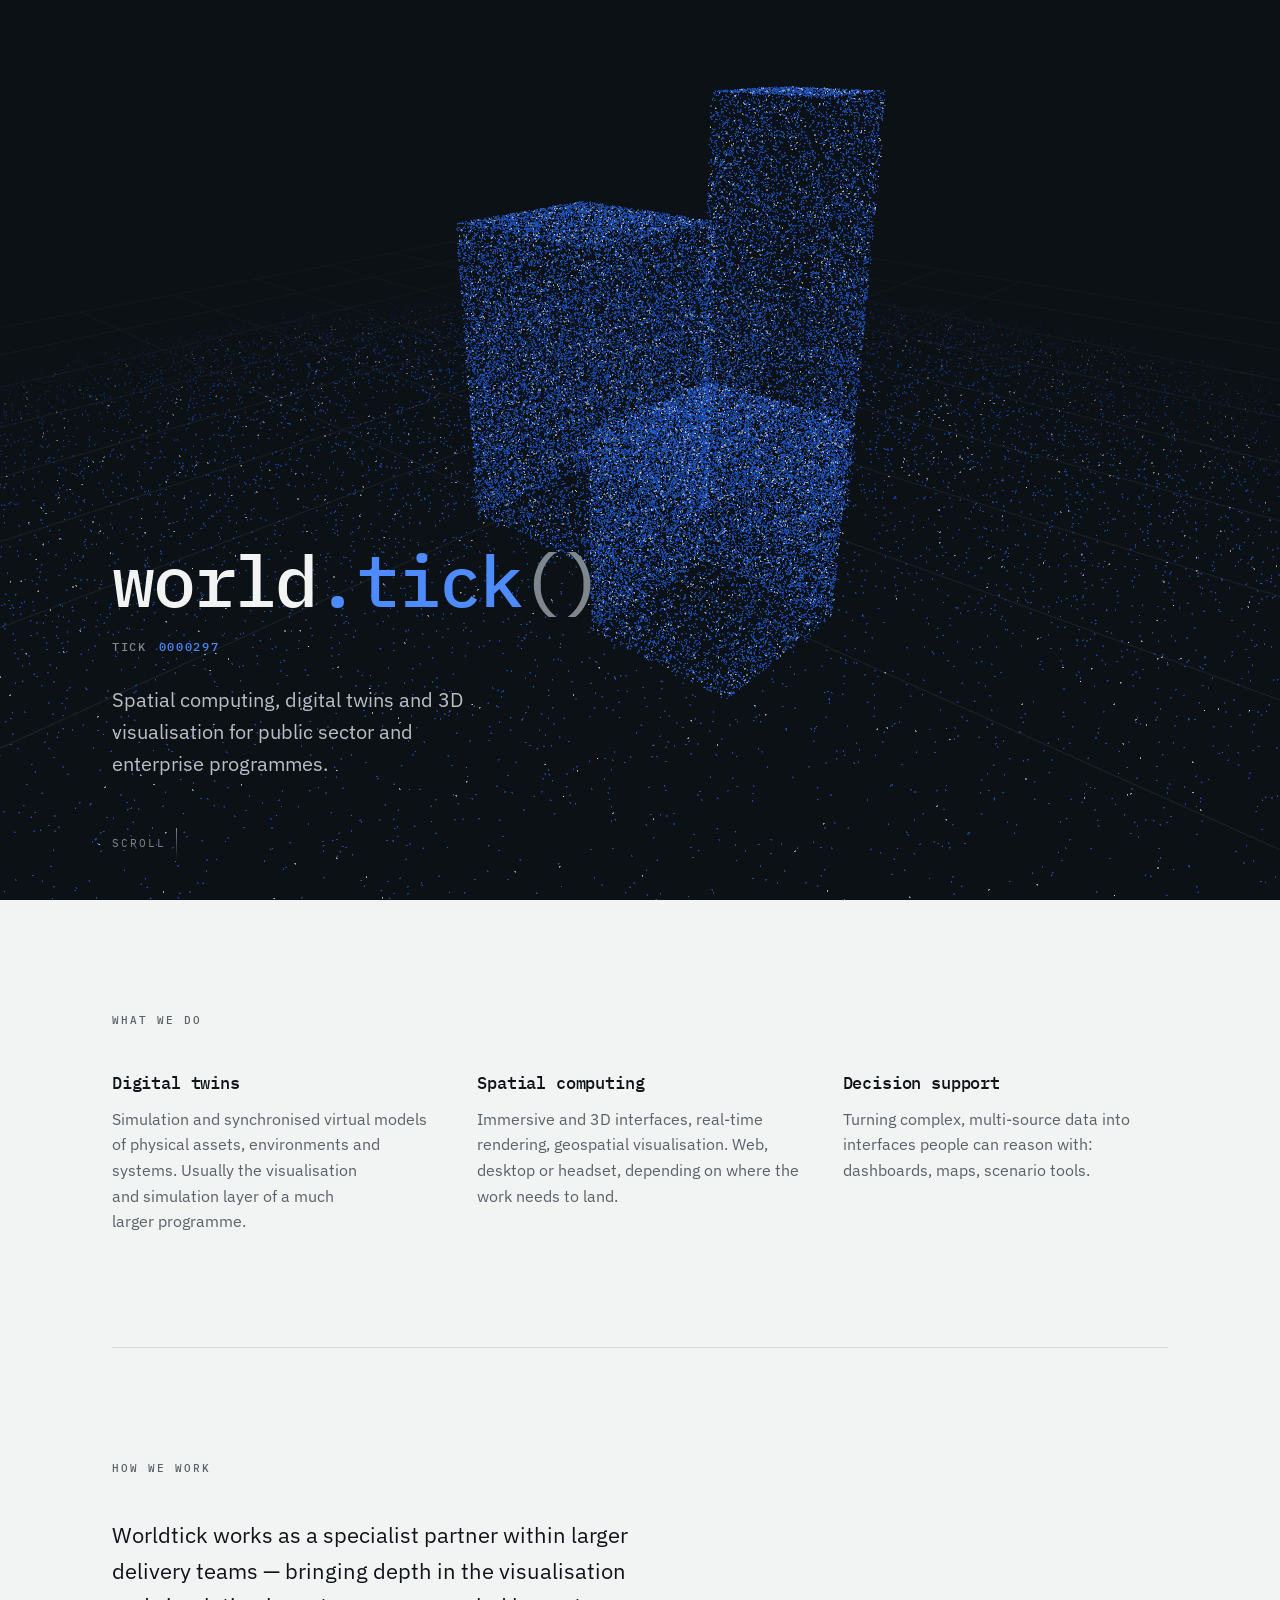
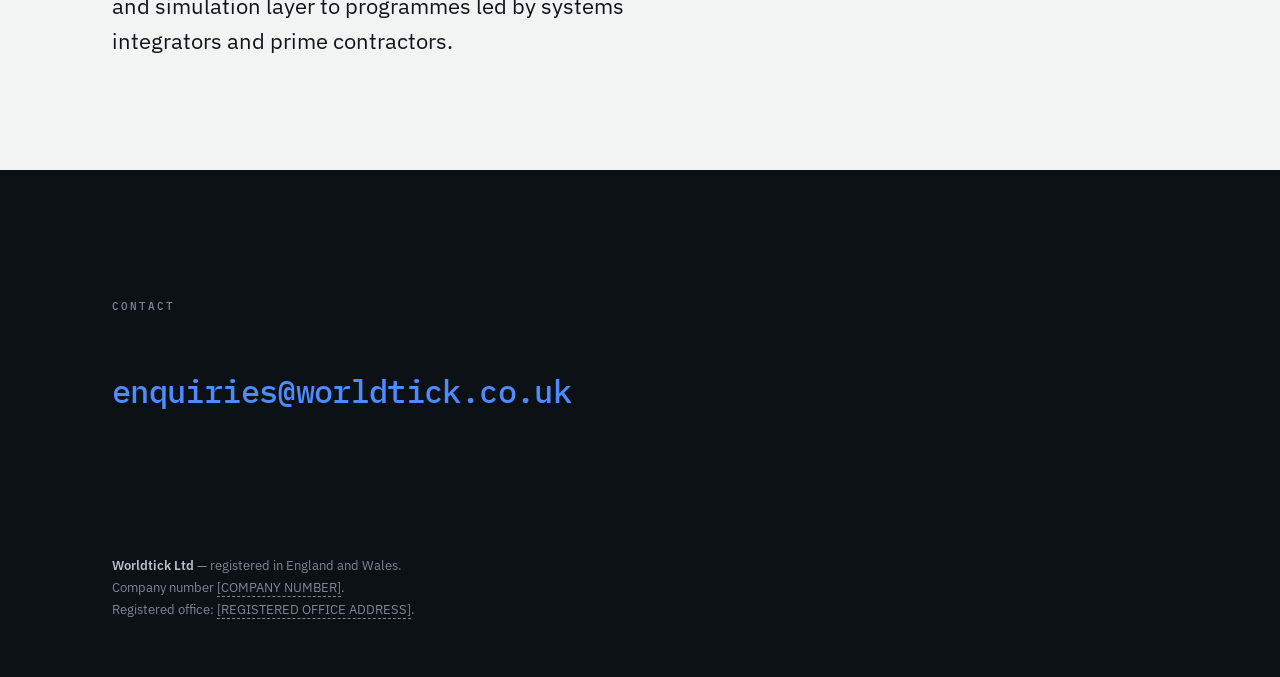
==== index.html @ 38f68552 "Build the worldtick.co.uk site Single-page static site: no build step, no npm, plain HTML/CSS/ES mod" ====
<!doctype html>
<html lang="en-GB">
<head>
<meta charset="utf-8">
<meta name="viewport" content="width=device-width, initial-scale=1, viewport-fit=cover">
<title>Worldtick — spatial computing, digital twins and 3D visualisation</title>
<meta name="description" content="Worldtick Ltd is a specialist consultancy in spatial computing, digital twins and 3D visualisation for public sector and enterprise programmes.">
<link rel="canonical" href="https://worldtick.co.uk/">
<meta name="theme-color" content="#0C1116">

<meta property="og:type" content="website">
<meta property="og:url" content="https://worldtick.co.uk/">
<meta property="og:site_name" content="Worldtick">
<meta property="og:title" content="Worldtick — spatial computing, digital twins and 3D visualisation">
<meta property="og:description" content="A specialist consultancy in the visualisation and simulation layer of digital twin programmes.">
<meta property="og:image" content="https://worldtick.co.uk/img/og.jpg">
<meta property="og:image:width" content="1200">
<meta property="og:image:height" content="630">
<meta name="twitter:card" content="summary_large_image">

<link rel="icon" href="favicon.svg" type="image/svg+xml">
<link rel="apple-touch-icon" href="apple-touch-icon.png">

<link rel="preload" href="fonts/ibm-plex-mono-500.woff2" as="font" type="font/woff2" crossorigin>
<link rel="preload" href="fonts/ibm-plex-sans-400.woff2" as="font" type="font/woff2" crossorigin>
<link rel="stylesheet" href="css/style.css">

<!-- Synchronous, so scroll-reveal elements are never hidden on a no-JS page. -->
<script>document.documentElement.classList.add('js');</script>

<script type="importmap">
{"imports":{"three/webgpu":"./vendor/three.webgpu.min.js","three/tsl":"./vendor/three.tsl.min.js"}}
</script>
<script type="module" src="js/main.js"></script>

<script type="application/ld+json">
{"@context":"https://schema.org","@type":"Organization","name":"Worldtick Ltd","url":"https://worldtick.co.uk/","email":"enquiries@worldtick.co.uk","description":"Specialist consultancy in spatial computing, digital twins and 3D visualisation.","address":{"@type":"PostalAddress","addressCountry":"GB"}}
</script>
</head>
<body>

<!-- The persistent 3D stage. Poster shows until the renderer is ready,
     and stays permanently if JS or WebGL are unavailable. -->
<div class="stage" aria-hidden="true">
  <img class="stage__poster" src="img/hero-poster.jpg" alt="" width="900" height="900" fetchpriority="high">
  <canvas class="stage__canvas" id="stage-canvas"></canvas>
  <div class="stage__scrim"></div>
</div>

<a class="skip" href="#main">Skip to content</a>

<div class="page">

  <header class="hero viewport" id="top">
    <div class="wrap hero__inner">

      <h1 class="wordmark" aria-label="Worldtick">
        <span class="wordmark__a">world</span><span class="wordmark__b">.tick</span><span class="wordmark__c">()</span>
      </h1>

      <p class="readout" aria-hidden="true">
        <span class="readout__label">tick</span>
        <!-- Plausible resting value, not zero: with JS off this is what the
             visitor sees, and a counter reading 0000000 looks broken. -->
        <span class="readout__value" id="tick-value">0108540</span>
      </p>

      <p class="hero__line">
        Spatial computing, digital twins and 3D visualisation for public sector
        and enterprise programmes.
      </p>

      <p class="scrollcue" aria-hidden="true"><span>scroll</span></p>
    </div>
  </header>

  <main id="main">

    <section class="doc" aria-labelledby="work-h">
      <div class="wrap">
        <h2 class="label" id="work-h">What we do</h2>

        <div class="caps">
          <article class="cap reveal">
            <h3 class="cap__title">Digital twins</h3>
            <p>
              Simulation and synchronised virtual models of physical assets,
              environments and systems. Usually the visualisation and simulation
              layer of a much larger programme.
            </p>
          </article>

          <article class="cap reveal">
            <h3 class="cap__title">Spatial computing</h3>
            <p>
              Immersive and 3D interfaces, real-time rendering, geospatial
              visualisation. Web, desktop or headset, depending on where the work
              needs to land.
            </p>
          </article>

          <article class="cap reveal">
            <h3 class="cap__title">Decision support</h3>
            <p>
              Turning complex, multi-source data into interfaces people can reason
              with: dashboards, maps, scenario tools.
            </p>
          </article>
        </div>
      </div>
    </section>

    <section class="doc doc--tail" aria-labelledby="how-h">
      <div class="wrap">
        <h2 class="label" id="how-h">How we work</h2>
        <p class="lede reveal">
          Worldtick works as a specialist partner within larger delivery teams —
          bringing depth in the visualisation and simulation layer to programmes
          led by systems integrators and prime contractors.
        </p>
      </div>
    </section>

    <section class="viewport contact" aria-labelledby="contact-h">
      <div class="wrap">
        <h2 class="label label--dark" id="contact-h">Contact</h2>
        <a class="mailto" href="mailto:enquiries@worldtick.co.uk">enquiries@worldtick.co.uk</a>
      </div>
    </section>

  </main>

  <footer class="viewport foot">
    <div class="wrap">
      <p>
        <strong>Worldtick Ltd</strong> — registered in England and Wales.<br>
        <!-- TODO before launch: replace both placeholders with the real values. -->
        Company number <span class="todo">[COMPANY NUMBER]</span>.<br>
        Registered office: <span class="todo">[REGISTERED OFFICE ADDRESS]</span>.
      </p>
    </div>
  </footer>

</div>
</body>
</html>
---- css/style.css ----
/* Worldtick Ltd — worldtick.co.uk
   Mobile-first, designed at 390px. No build step: edit this file directly. */

/* ---------- Fonts ---------- */

@font-face {
  font-family: 'IBM Plex Mono';
  src: url('../fonts/ibm-plex-mono-400.woff2') format('woff2');
  font-weight: 400; font-style: normal; font-display: swap;
}
@font-face {
  font-family: 'IBM Plex Mono';
  src: url('../fonts/ibm-plex-mono-500.woff2') format('woff2');
  font-weight: 500; font-style: normal; font-display: swap;
}
@font-face {
  font-family: 'IBM Plex Sans';
  src: url('../fonts/ibm-plex-sans-400.woff2') format('woff2');
  font-weight: 400; font-style: normal; font-display: swap;
}
@font-face {
  font-family: 'IBM Plex Sans';
  src: url('../fonts/ibm-plex-sans-600.woff2') format('woff2');
  font-weight: 600; font-style: normal; font-display: swap;
}

/* ---------- Tokens ----------
   Two deviations from the spec's table, both for contrast. See README. */

:root {
  --viewport:      #0C1116;
  --viewport-grid: #1A2129;
  --paper:         #F2F4F3;
  --ink:           #101418;
  --slate:         #5A6167;  /* spec had #697077 (4.58:1 on paper); this is 5.65:1 */
  --rule:          #D6DAD8;
  --signal:        #0B5FFF;
  --signal-dim:    #3D6E9E;

  /* Added: the spec's palette assumes a light document, but the hero and
     contact sections put the same roles on --viewport. */
  --paper-dim:     #B8C0C6;  /* body text on viewport — 10.3:1 */
  --slate-dark:    #7E878E;  /* secondary text on viewport — 5.19:1 */
  --signal-bright: #4D8BFF;  /* accent on viewport — 5.83:1 */

  --mono: 'IBM Plex Mono', ui-monospace, 'Cascadia Mono', Consolas, monospace;
  --sans: 'IBM Plex Sans', system-ui, -apple-system, 'Segoe UI', sans-serif;

  --gutter: 1.25rem;
  --measure: 34rem;
}

/* ---------- Reset / base ---------- */

*, *::before, *::after { box-sizing: border-box; }

html {
  overflow-x: clip;
  -webkit-text-size-adjust: 100%;
}

body {
  margin: 0;
  background: var(--viewport);
  color: var(--paper);
  font-family: var(--sans);
  font-size: 1.0625rem;   /* 17px */
  line-height: 1.6;
  font-synthesis-weight: none;
  -webkit-font-smoothing: antialiased;
}

h1, h2, h3, p { margin: 0; }
img { max-width: 100%; display: block; }

:focus-visible {
  outline: 2px solid var(--signal-bright);
  outline-offset: 3px;
  border-radius: 2px;
}
.doc :focus-visible { outline-color: var(--signal); }

.skip {
  position: absolute;
  left: -9999px;
  top: 0;
  z-index: 10;
  background: var(--paper);
  color: var(--ink);
  font-family: var(--mono);
  font-size: 0.875rem;
  padding: 0.75rem 1rem;
  text-decoration: none;
}
.skip:focus { left: 0; }

.wrap {
  width: min(100% - (var(--gutter) * 2), 66rem);
  margin-inline: auto;
}

/* ---------- The persistent 3D stage ----------
   Fixed behind everything. Opaque .doc sections scroll over it, so the
   scene is visible in the hero and again behind contact and the footer. */

.stage {
  position: fixed;
  inset: 0;
  z-index: 0;
  background: var(--viewport);
  pointer-events: none;
}
.stage__poster,
.stage__canvas {
  position: absolute;
  inset: 0;
  width: 100%;
  height: 100%;
}
.stage__poster { object-fit: cover; }

.stage__canvas {
  opacity: 0;
  transition: opacity 600ms ease;
}
/* Set by js/stage.js once the first frame has actually rendered, so the
   poster is never swapped out for an empty canvas. */
.stage.is-live .stage__canvas { opacity: 1; }
.stage.is-live .stage__poster { opacity: 0; transition: opacity 600ms ease; }

/* Dimmed by scroll position — the hero recedes rather than scrolling away. */
.stage__scrim {
  position: absolute;
  inset: 0;
  background: var(--viewport);
  opacity: 0;
}

.page { position: relative; z-index: 1; }

/* Transparent sections let the stage through. */
.viewport { background: transparent; color: var(--paper); }

/* ---------- Hero ---------- */

.hero__inner {
  min-height: 100dvh;
  display: flex;
  flex-direction: column;
  justify-content: flex-end;
  padding-block: 5rem 1.5rem;
}

.wordmark {
  font-family: var(--mono);
  font-weight: 500;
  font-size: clamp(2.125rem, 11.5vw, 4.5rem);
  line-height: 1.05;
  letter-spacing: -0.03em;
  overflow-wrap: anywhere;
}
.wordmark__a { color: var(--paper); }
.wordmark__b { color: var(--signal-bright); }
.wordmark__c { color: var(--slate-dark); }

.readout {
  font-family: var(--mono);
  font-weight: 500;
  font-size: 0.75rem;
  letter-spacing: 0.14em;
  text-transform: uppercase;
  font-variant-numeric: tabular-nums;
  color: var(--slate-dark);
  margin-top: 1.125rem;
  display: flex;
  gap: 0.75rem;
  align-items: baseline;
}
.readout__label::after { content: ''; }
.readout__value { color: var(--signal-bright); }

.hero__line {
  margin-top: 1.75rem;
  max-width: 26ch;
  color: var(--paper-dim);
  text-wrap: pretty;
}

.scrollcue {
  margin-top: 3rem;
  font-family: var(--mono);
  font-size: 0.6875rem;
  letter-spacing: 0.18em;
  text-transform: uppercase;
  color: var(--slate-dark);
  display: flex;
  align-items: center;
  gap: 0.625rem;
}
.scrollcue::after {
  content: '';
  width: 1px;
  height: 2rem;
  background: linear-gradient(var(--slate-dark), transparent);
}

/* ---------- Document sections ---------- */

.doc {
  background: var(--paper);
  color: var(--ink);
  padding-block: 4.5rem;
}
.doc--tail { padding-top: 0; }
.doc--tail .wrap { border-top: 1px solid var(--rule); padding-top: 4.5rem; }

.label {
  font-family: var(--mono);
  font-weight: 500;
  font-size: 0.6875rem;
  letter-spacing: 0.18em;
  text-transform: uppercase;
  color: var(--slate);
  margin-bottom: 2.5rem;
}
.label--dark { color: var(--slate-dark); }

.caps { display: grid; gap: 2.75rem; }

.cap__title {
  font-family: var(--mono);
  font-weight: 500;
  font-size: 1.0625rem;
  letter-spacing: -0.01em;
  color: var(--ink);
  margin-bottom: 0.625rem;
}
.cap p { color: var(--slate); max-width: var(--measure); text-wrap: pretty; }

.lede {
  font-size: 1.1875rem;
  max-width: var(--measure);
  color: var(--ink);
  text-wrap: pretty;
}

/* ---------- Contact ---------- */

.contact { padding-block: 5rem; }

.mailto {
  display: inline-block;
  font-family: var(--mono);
  font-weight: 500;
  font-size: clamp(1.0625rem, 5vw, 2rem);
  letter-spacing: -0.02em;
  color: var(--signal-bright);
  text-decoration: none;
  overflow-wrap: anywhere;
  /* Keeps the tap target well over 44px at every size. */
  padding-block: 0.625rem;
  background-image: linear-gradient(var(--signal-bright), var(--signal-bright));
  background-repeat: no-repeat;
  background-position: 0 100%;
  background-size: 0 1px;
  transition: background-size 260ms ease;
}
.mailto:hover, .mailto:focus-visible { background-size: 100% 1px; }
/* Touch has no hover, so give it a permanent solid state instead. */
@media (hover: none) {
  .mailto { background-size: 100% 1px; }
}

/* ---------- Footer ---------- */

.foot {
  padding-block: 0 3.5rem;
  font-size: 0.8125rem;
  line-height: 1.7;
  color: var(--slate-dark);
}
.foot strong { font-weight: 600; color: var(--paper-dim); }
.todo { border-bottom: 1px dashed currentColor; }

/* ---------- Scroll reveals ----------
   Only hidden when JS is running, so the no-JS page is complete. */

.js .reveal {
  opacity: 0;
  transform: translateY(12px);
  transition: opacity 300ms ease, transform 300ms ease;
}
.js .reveal.is-in { opacity: 1; transform: none; }
.js .caps .reveal:nth-child(2) { transition-delay: 60ms; }
.js .caps .reveal:nth-child(3) { transition-delay: 120ms; }

/* ---------- Wider viewports ---------- */

@media (min-width: 48rem) {
  :root { --gutter: 2.5rem; }
  body { font-size: 1.125rem; }
  .caps { grid-template-columns: repeat(3, 1fr); gap: 2.5rem; }
  .cap p { font-size: 1rem; }
  .doc { padding-block: 7rem; }
  .doc--tail { padding-top: 0; }
  .doc--tail .wrap { padding-top: 7rem; }
  .contact { padding-block: 8rem; }
  .hero__inner { padding-block: 6rem 2.5rem; }
  .lede { font-size: 1.375rem; }
}

@media (min-width: 64rem) {
  .hero__line { font-size: 1.25rem; max-width: 32ch; }
}

/* ---------- Reduced motion ----------
   Everything becomes an instant state change. The stage renders one
   resolved static frame; js/tick.js never starts the counter. */

@media (prefers-reduced-motion: reduce) {
  *, *::before, *::after {
    animation-duration: 0.01ms !important;
    animation-iteration-count: 1 !important;
    transition-duration: 0.01ms !important;
    scroll-behavior: auto !important;
  }
  .js .reveal { opacity: 1; transform: none; }
}
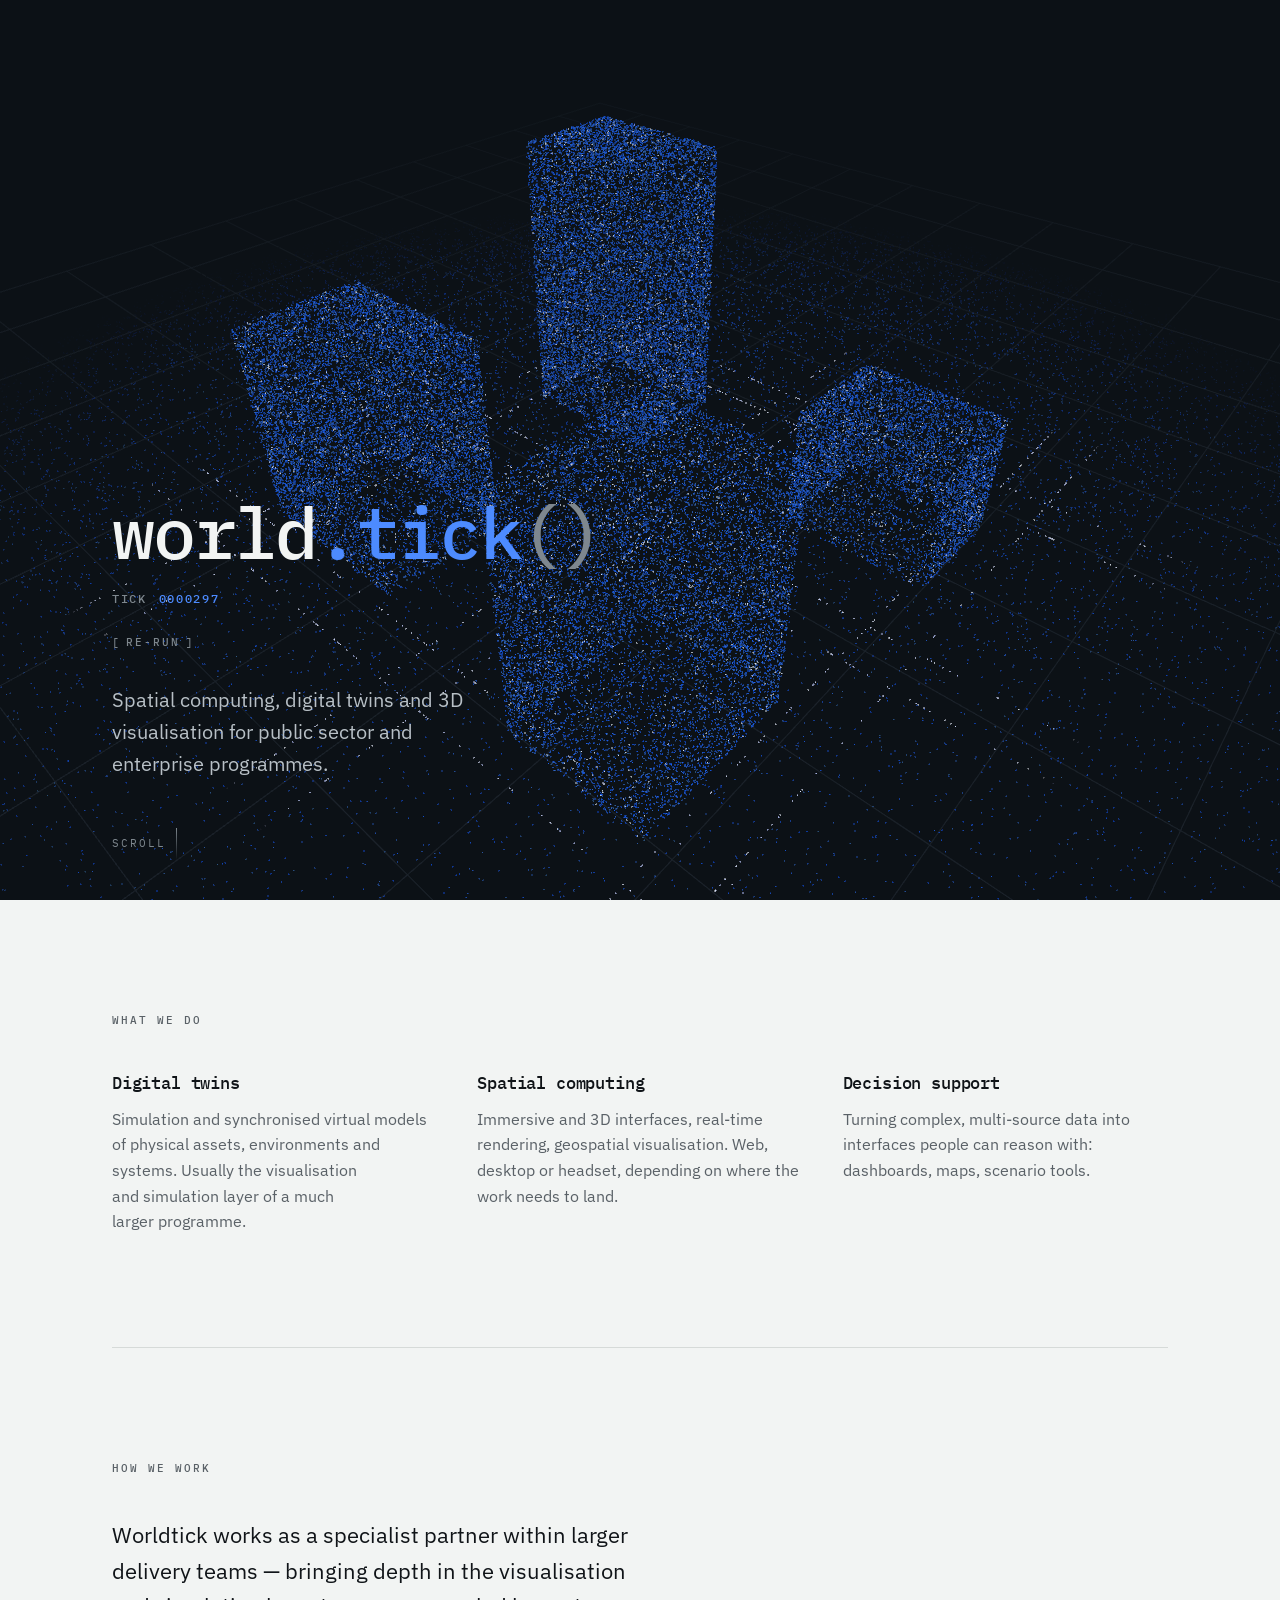
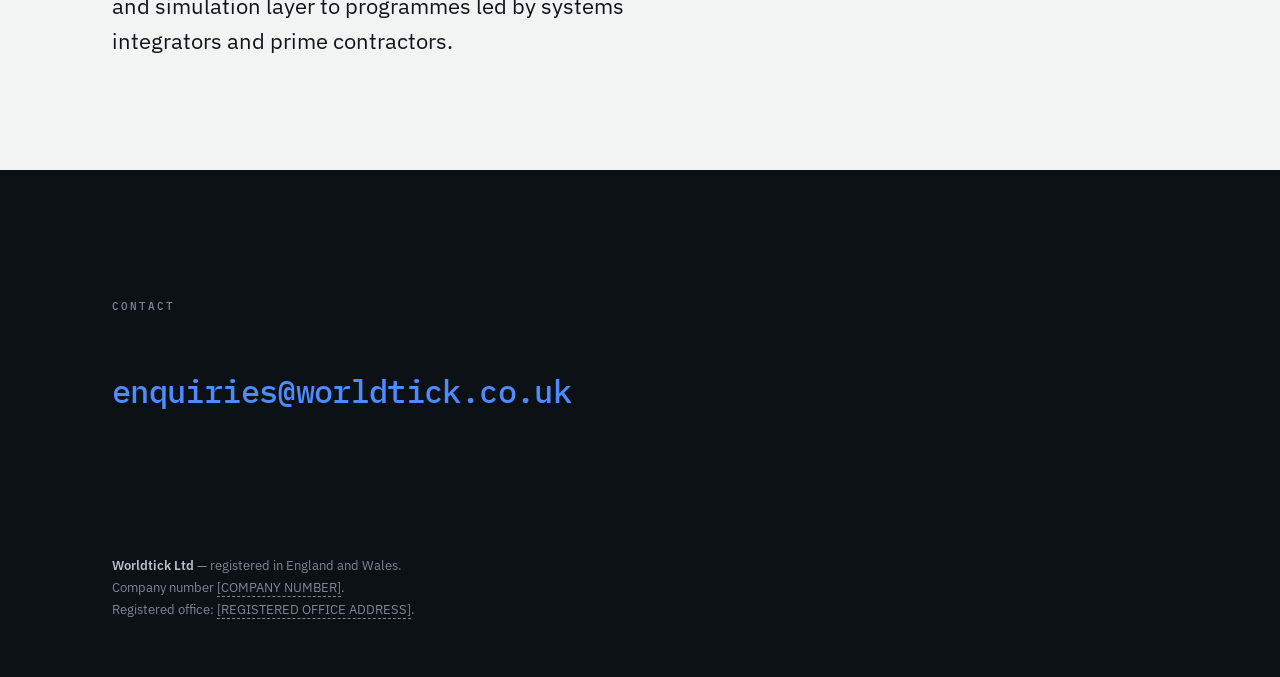
==== commit 6b6d7d87: "Add traffic flow and a re-runnable simulation to the hero The blocks read as office towers, so give " ====
--- a/index.html
+++ b/index.html
@@ -64,6 +64,10 @@
              visitor sees, and a counter reading 0000000 looks broken. -->
         <span class="readout__value" id="tick-value">0108540</span>
       </p>
+
+      <!-- Unhidden by js/main.js only once the scene is actually rendering,
+           so it never appears as a control that does nothing. -->
+      <button class="rerun" type="button" id="rerun" hidden>re-run</button>
 
       <p class="hero__line">
         Spatial computing, digital twins and 3D visualisation for public sector
--- a/css/style.css
+++ b/css/style.css
@@ -179,8 +179,32 @@
 .readout__label::after { content: ''; }
 .readout__value { color: var(--signal-bright); }
 
+/* Reads as an instrument control rather than a web button. Sized for a
+   comfortable thumb: the visible bracket is small, the tap target is not. */
+.rerun {
+  align-self: flex-start;
+  margin-top: 0.75rem;
+  margin-left: -0.75rem;      /* optical alignment with the text above */
+  padding: 0.6875rem 0.75rem;
+  min-height: 44px;
+  background: none;
+  border: 0;
+  font-family: var(--mono);
+  font-weight: 500;
+  font-size: 0.6875rem;
+  letter-spacing: 0.18em;
+  text-transform: uppercase;
+  color: var(--slate-dark);
+  cursor: pointer;
+  transition: color 200ms ease;
+}
+.rerun::before { content: '['; margin-right: 0.5em; }
+.rerun::after  { content: ']'; margin-left: 0.5em; }
+.rerun:hover, .rerun:focus-visible { color: var(--signal-bright); }
+.rerun[hidden] { display: none; }
+
 .hero__line {
-  margin-top: 1.75rem;
+  margin-top: 1.25rem;
   max-width: 26ch;
   color: var(--paper-dim);
   text-wrap: pretty;
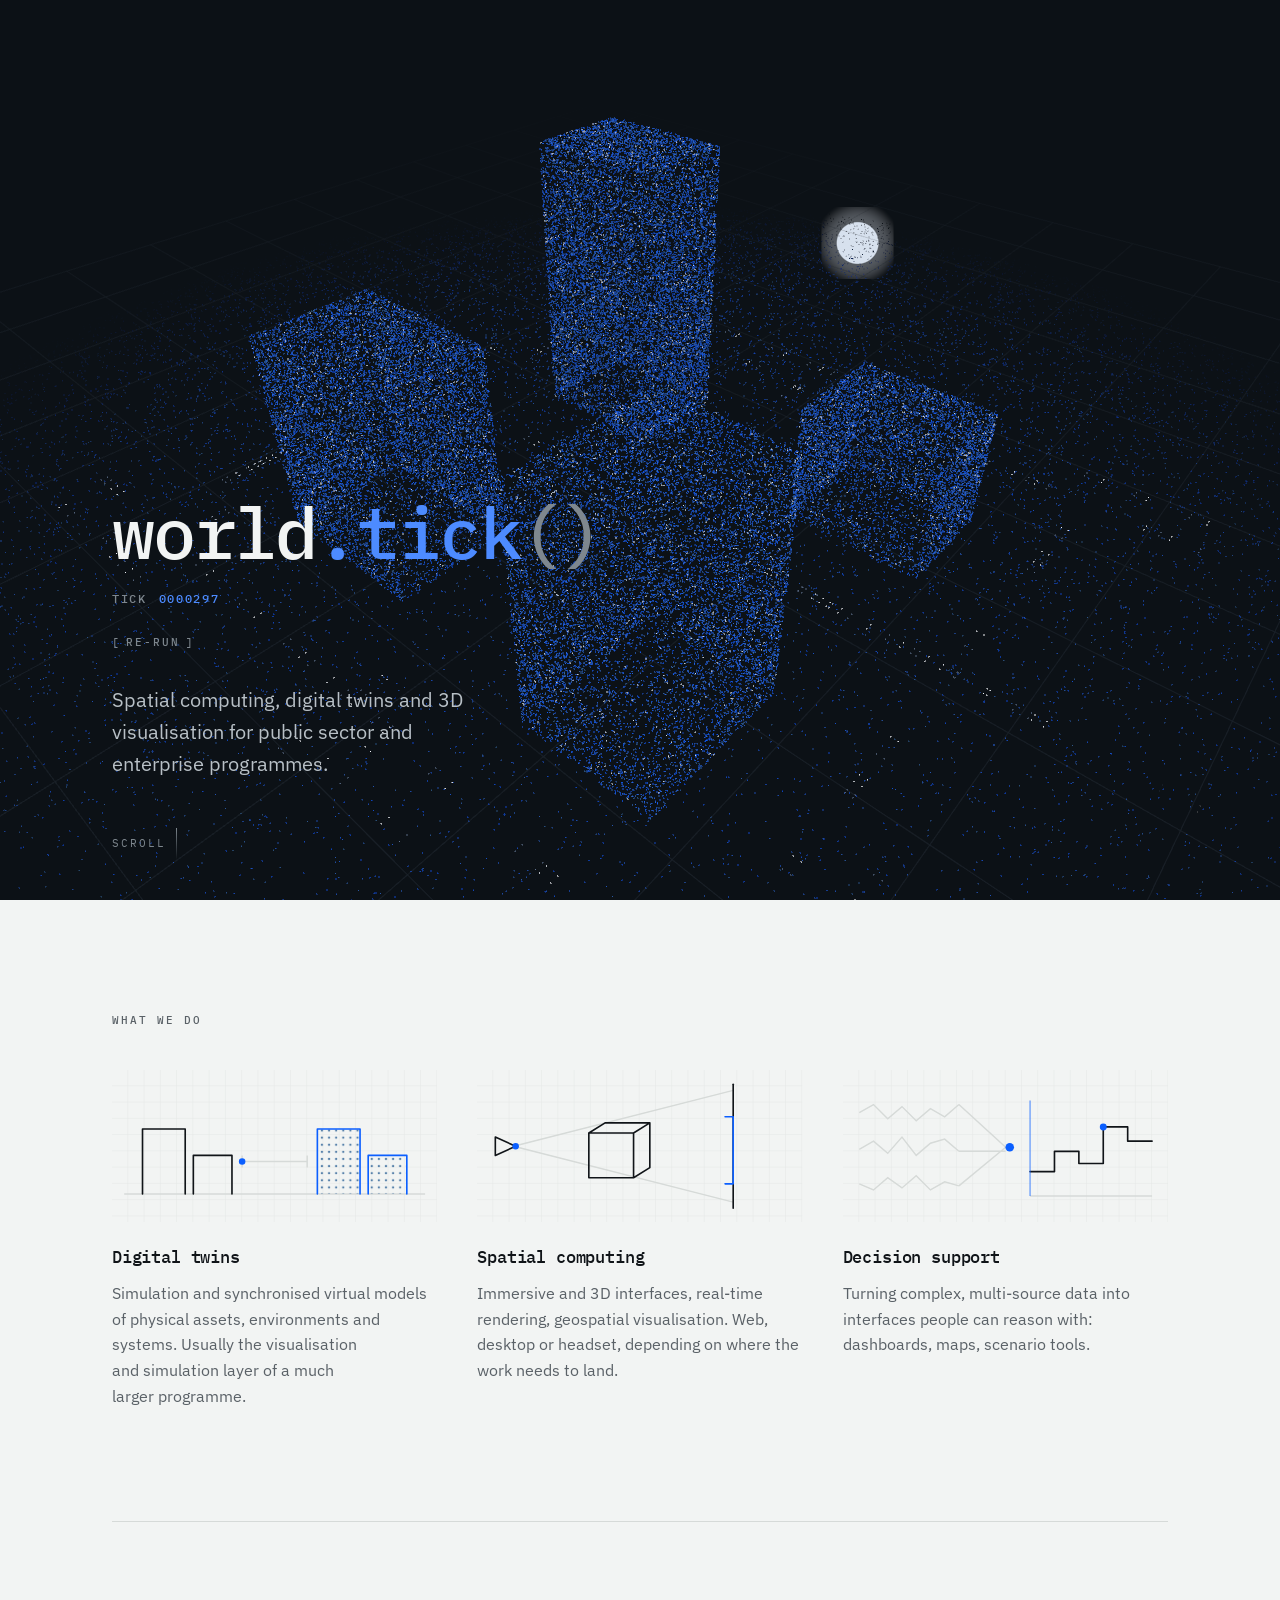
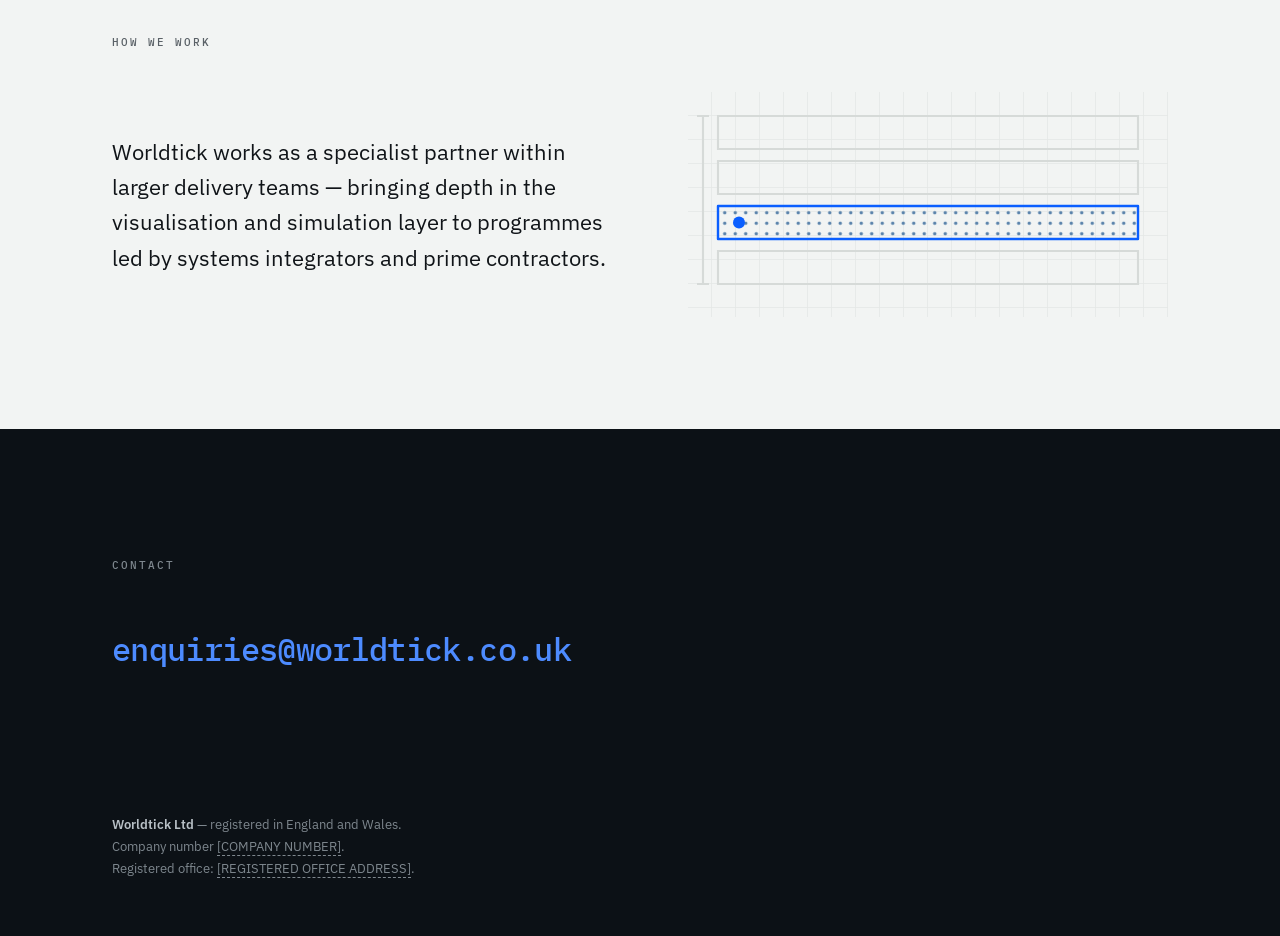
==== commit 8a0a2568: "Give the document section technical figures instead of plain text The light half of the page was thr" ====
--- a/index.html
+++ b/index.html
@@ -39,6 +39,19 @@
 </head>
 <body>
 
+<!-- Shared fill patterns for the capability figures. Defined once; the graph
+     paper echoes the grid in the hero, tying the two registers together. -->
+<svg class="defs" width="0" height="0" aria-hidden="true" focusable="false">
+  <defs>
+    <pattern id="graph" width="16" height="16" patternUnits="userSpaceOnUse">
+      <path class="pat-line" d="M16 0V16M0 16H16"/>
+    </pattern>
+    <pattern id="dots" width="7" height="7" patternUnits="userSpaceOnUse">
+      <circle class="pat-dot" cx="3.5" cy="3.5" r="1.15"/>
+    </pattern>
+  </defs>
+</svg>
+
 <!-- The persistent 3D stage. Poster shows until the renderer is ready,
      and stays permanently if JS or WebGL are unavailable. -->
 <div class="stage" aria-hidden="true">
@@ -86,6 +99,22 @@
 
         <div class="caps">
           <article class="cap reveal">
+            <!-- An asset and its synchronised model, kept in step. -->
+            <svg class="fig" viewBox="0 0 320 150" aria-hidden="true" focusable="false">
+              <rect class="fig__grid" width="320" height="150" fill="url(#graph)"/>
+              <path class="fig__rule draw" pathLength="1" d="M12 122H308"/>
+
+              <path class="fig__ink draw" pathLength="1" style="--d:80ms" d="M30 122V58H72V122"/>
+              <path class="fig__ink draw" pathLength="1" style="--d:160ms" d="M80 122V84H118V122"/>
+
+              <rect class="fig__fill" x="202" y="58" width="42" height="64" fill="url(#dots)"/>
+              <rect class="fig__fill" x="252" y="84" width="38" height="38" fill="url(#dots)"/>
+              <path class="fig__signal draw" pathLength="1" style="--d:320ms" d="M202 122V58H244V122"/>
+              <path class="fig__signal draw" pathLength="1" style="--d:400ms" d="M252 122V84H290V122"/>
+
+              <path class="fig__rule draw" pathLength="1" style="--d:520ms" d="M128 90H192M128 84V96M192 84V96"/>
+              <g class="fig__pulse fig__pulse--sync"><circle class="fig__dot" cx="128" cy="90" r="3.2"/></g>
+            </svg>
             <h3 class="cap__title">Digital twins</h3>
             <p>
               Simulation and synchronised virtual models of physical assets,
@@ -95,6 +124,20 @@
           </article>
 
           <article class="cap reveal">
+            <!-- A camera, a volume, and what the volume projects to. -->
+            <svg class="fig" viewBox="0 0 320 150" aria-hidden="true" focusable="false">
+              <rect class="fig__grid" width="320" height="150" fill="url(#graph)"/>
+
+              <path class="fig__rule draw" pathLength="1" d="M36 75L252 20M36 75L252 130"/>
+              <path class="fig__ink draw" pathLength="1" style="--d:80ms" d="M252 14V136"/>
+              <path class="fig__ink" d="M18 66L38 75L18 84Z"/>
+
+              <path class="fig__ink draw" pathLength="1" style="--d:240ms"
+                    d="M110 62H154V106H110ZM110 62L126 52H170L154 62M154 106L170 96V52"/>
+
+              <path class="fig__signal draw" pathLength="1" style="--d:460ms" d="M244 46H252V112H244"/>
+              <g class="fig__pulse fig__pulse--ray"><circle class="fig__dot" cx="38" cy="75" r="3.2"/></g>
+            </svg>
             <h3 class="cap__title">Spatial computing</h3>
             <p>
               Immersive and 3D interfaces, real-time rendering, geospatial
@@ -104,6 +147,28 @@
           </article>
 
           <article class="cap reveal">
+            <!-- Ragged multi-source input resolving into one readable series. -->
+            <svg class="fig" viewBox="0 0 320 150" aria-hidden="true" focusable="false">
+              <rect class="fig__grid" width="320" height="150" fill="url(#graph)"/>
+
+              <path class="fig__rule draw" pathLength="1"
+                    d="M16 42L30 34L44 48L58 36L72 50L86 38L100 46L114 34"/>
+              <path class="fig__rule draw" pathLength="1" style="--d:90ms"
+                    d="M16 78L30 70L44 82L58 66L72 84L86 72L100 68L114 80"/>
+              <path class="fig__rule draw" pathLength="1" style="--d:180ms"
+                    d="M16 112L30 118L44 106L58 116L72 104L86 118L100 110L114 114"/>
+
+              <path class="fig__rule draw" pathLength="1" style="--d:300ms"
+                    d="M114 34L160 76M114 80H160M114 114L160 76"/>
+              <circle class="fig__dot" cx="164" cy="76" r="4.2"/>
+
+              <path class="fig__ink draw" pathLength="1" style="--d:440ms"
+                    d="M184 100H208V80H232V92H256V56H280V70H304"/>
+              <path class="fig__rule draw" pathLength="1" style="--d:520ms" d="M184 124H304"/>
+              <circle class="fig__dot" cx="256" cy="56" r="3.4"/>
+
+              <g class="fig__pulse fig__pulse--scan"><path class="fig__scan" d="M184 30V124"/></g>
+            </svg>
             <h3 class="cap__title">Decision support</h3>
             <p>
               Turning complex, multi-source data into interfaces people can reason
@@ -117,11 +182,31 @@
     <section class="doc doc--tail" aria-labelledby="how-h">
       <div class="wrap">
         <h2 class="label" id="how-h">How we work</h2>
-        <p class="lede reveal">
-          Worldtick works as a specialist partner within larger delivery teams —
-          bringing depth in the visualisation and simulation layer to programmes
-          led by systems integrators and prime contractors.
-        </p>
+
+        <div class="how">
+          <p class="lede reveal">
+            Worldtick works as a specialist partner within larger delivery teams —
+            bringing depth in the visualisation and simulation layer to programmes
+            led by systems integrators and prime contractors.
+          </p>
+
+          <!-- A programme as a stack of layers, with one of them ours. -->
+          <svg class="fig fig--how reveal" viewBox="0 0 320 150" aria-hidden="true" focusable="false">
+            <rect class="fig__grid" width="320" height="150" fill="url(#graph)"/>
+
+            <path class="fig__rule draw" pathLength="1" d="M20 16H300V38H20Z"/>
+            <path class="fig__rule draw" pathLength="1" style="--d:80ms" d="M20 46H300V68H20Z"/>
+
+            <rect class="fig__fill" x="20" y="76" width="280" height="22" fill="url(#dots)"/>
+            <path class="fig__signal draw" pathLength="1" style="--d:200ms" d="M20 76H300V98H20Z"/>
+
+            <path class="fig__rule draw" pathLength="1" style="--d:300ms" d="M20 106H300V128H20Z"/>
+
+            <path class="fig__rule draw" pathLength="1" style="--d:380ms" d="M10 16V128M6 16H14M6 128H14"/>
+
+            <g class="fig__pulse fig__pulse--layer"><circle class="fig__dot" cx="34" cy="87" r="4"/></g>
+          </svg>
+        </div>
       </div>
     </section>
 
--- a/css/style.css
+++ b/css/style.css
@@ -250,6 +250,83 @@
 .label--dark { color: var(--slate-dark); }
 
 .caps { display: grid; gap: 2.75rem; }
+
+/* ---------- Capability figures ----------
+   Technical drawings rather than icons: hairlines on graph paper, drawn in
+   on reveal. The grid deliberately echoes the one in the hero, so the two
+   registers of the page read as the same world. */
+
+.defs { position: absolute; width: 0; height: 0; overflow: hidden; }
+
+.pat-line { fill: none; stroke: var(--rule); stroke-width: 1; }
+.pat-dot { fill: var(--signal-dim); }
+
+.fig {
+  display: block;
+  width: 100%;
+  height: auto;
+  margin-bottom: 1.375rem;
+}
+.fig__grid { opacity: 0.5; }
+.fig__fill { opacity: 0.85; }
+
+.fig__rule   { fill: none; stroke: var(--rule); stroke-width: 1.4; }
+.fig__ink    { fill: none; stroke: var(--ink); stroke-width: 1.6;
+               stroke-linejoin: round; stroke-linecap: round; }
+.fig__signal { fill: none; stroke: var(--signal); stroke-width: 1.6;
+               stroke-linejoin: round; stroke-linecap: round; }
+.fig__dot    { fill: var(--signal); }
+.fig__scan   { fill: none; stroke: var(--signal); stroke-width: 1.4; opacity: 0.55; }
+
+/* Every drawable path carries pathLength="1", so one dash length works for
+   all of them regardless of their real geometry. Only hidden when JS is
+   running — with JS off the figures are simply already drawn. */
+.js .fig .draw {
+  stroke-dasharray: 1;
+  stroke-dashoffset: 1;
+}
+/* Two selectors because the figure is sometimes inside the revealed element
+   and sometimes is the revealed element itself. */
+.js .is-in .fig .draw,
+.js .fig.is-in .draw {
+  stroke-dashoffset: 0;
+  transition: stroke-dashoffset 950ms cubic-bezier(0.22, 0.61, 0.36, 1) var(--d, 0ms);
+}
+
+/* One moving element per figure, each on its own period so they never fall
+   into step with each other. */
+.fig__pulse--sync { animation: fig-sync 3.4s ease-in-out infinite; }
+.fig__pulse--ray  { animation: fig-ray 4.6s ease-in-out infinite; }
+.fig__pulse--scan  { animation: fig-scan 5.2s ease-in-out infinite; }
+.fig__pulse--layer { animation: fig-layer 6.1s ease-in-out infinite; }
+
+.how { display: grid; gap: 2.75rem; }
+.fig--how { margin-bottom: 0; }
+
+@keyframes fig-sync {
+  0%, 6%   { transform: translateX(0); opacity: 0; }
+  14%      { opacity: 1; }
+  86%      { opacity: 1; }
+  100%     { transform: translateX(64px); opacity: 0; }
+}
+@keyframes fig-ray {
+  0%, 8%   { transform: translate(0, 0); opacity: 0; }
+  16%      { opacity: 1; }
+  84%      { opacity: 1; }
+  100%     { transform: translate(206px, -29px); opacity: 0; }
+}
+@keyframes fig-scan {
+  0%, 5%   { transform: translateX(0); opacity: 0; }
+  12%      { opacity: 1; }
+  88%      { opacity: 1; }
+  100%     { transform: translateX(120px); opacity: 0; }
+}
+@keyframes fig-layer {
+  0%, 4%   { transform: translateX(0); opacity: 0; }
+  10%      { opacity: 1; }
+  90%      { opacity: 1; }
+  100%     { transform: translateX(252px); opacity: 0; }
+}
 
 .cap__title {
   font-family: var(--mono);
@@ -328,6 +405,8 @@
   .doc { padding-block: 7rem; }
   .doc--tail { padding-top: 0; }
   .doc--tail .wrap { padding-top: 7rem; }
+  .how { grid-template-columns: 1.05fr 1fr; gap: 4.5rem; align-items: center; }
+  .how .lede { margin: 0; }
   .contact { padding-block: 8rem; }
   .hero__inner { padding-block: 6rem 2.5rem; }
   .lede { font-size: 1.375rem; }
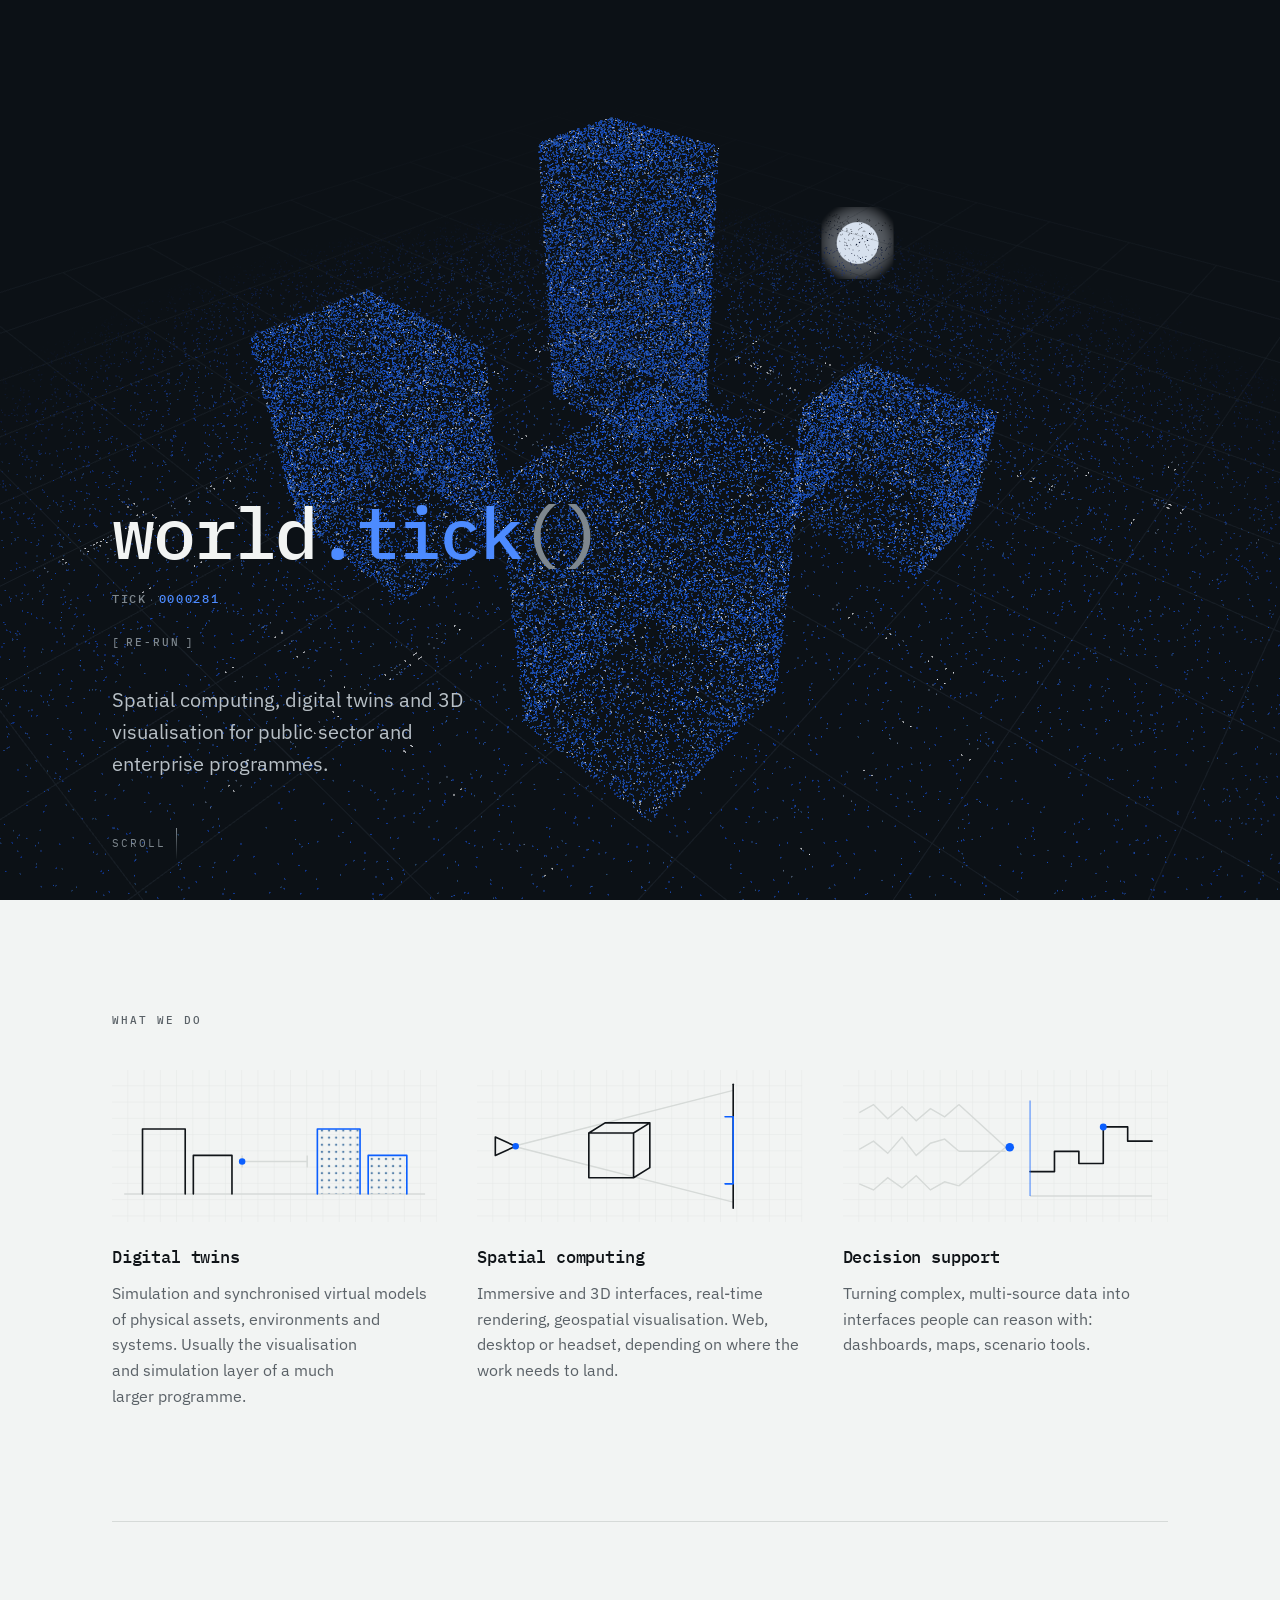
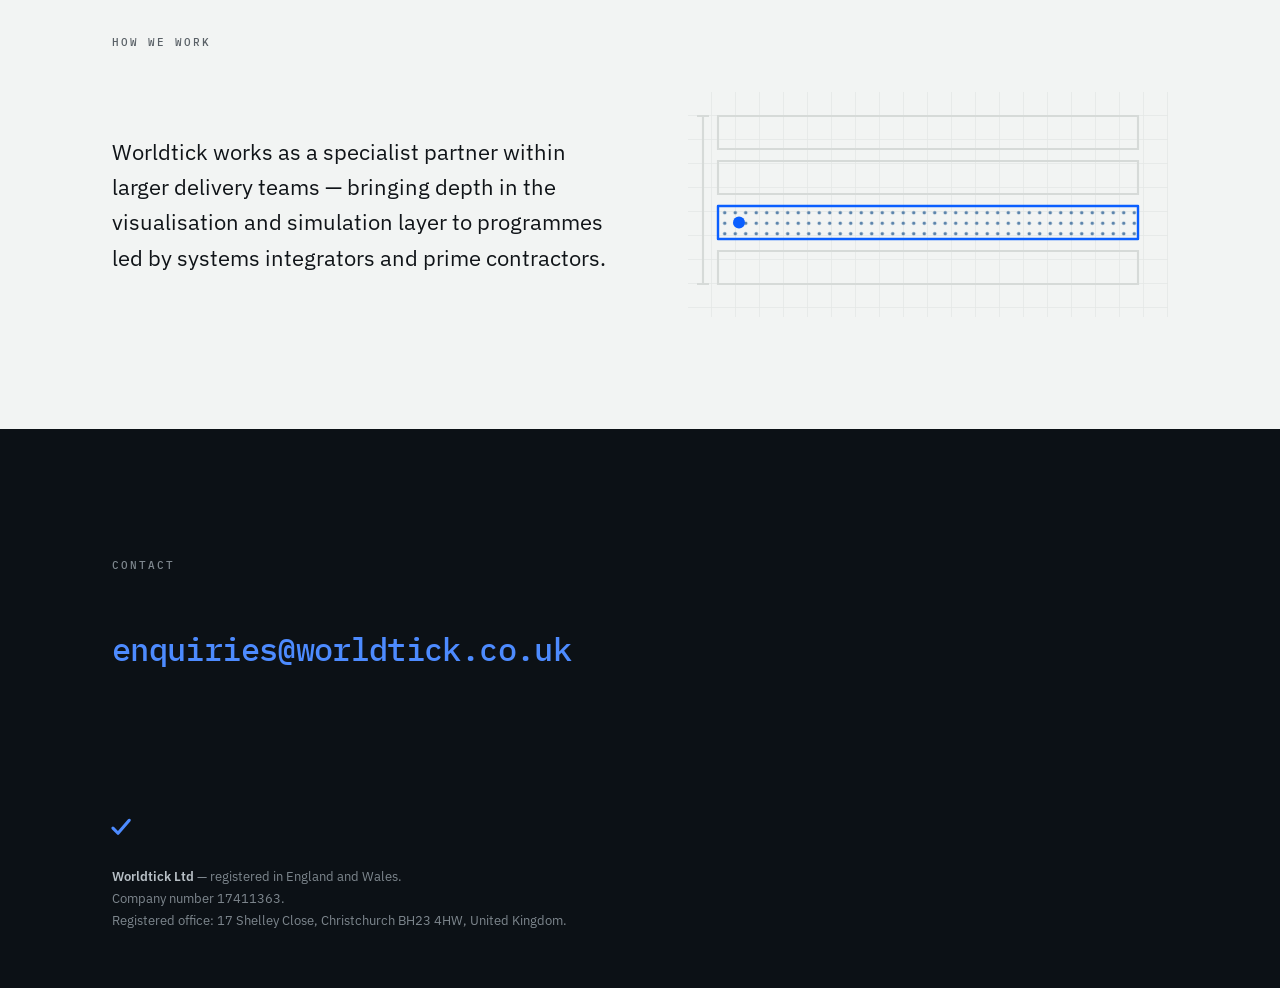
==== commit 44eb60c8: "Ship the brand set and state the company details Adds the two generated mark sets from tools/brand/b" ====
--- a/index.html
+++ b/index.html
@@ -18,8 +18,13 @@
 <meta property="og:image:height" content="630">
 <meta name="twitter:card" content="summary_large_image">
 
+<!-- .ico first for browsers that ignore the SVG; anything modern takes the SVG.
+     All of these are built by tools/brand/build.mjs — edit the mark there. -->
+<link rel="icon" href="favicon.ico" sizes="32x32">
 <link rel="icon" href="favicon.svg" type="image/svg+xml">
 <link rel="apple-touch-icon" href="apple-touch-icon.png">
+<link rel="mask-icon" href="pinned-tab.svg" color="#4D8BFF">
+<link rel="manifest" href="site.webmanifest">
 
 <link rel="preload" href="fonts/ibm-plex-mono-500.woff2" as="font" type="font/woff2" crossorigin>
 <link rel="preload" href="fonts/ibm-plex-sans-400.woff2" as="font" type="font/woff2" crossorigin>
@@ -34,7 +39,7 @@
 <script type="module" src="js/main.js"></script>
 
 <script type="application/ld+json">
-{"@context":"https://schema.org","@type":"Organization","name":"Worldtick Ltd","url":"https://worldtick.co.uk/","email":"enquiries@worldtick.co.uk","description":"Specialist consultancy in spatial computing, digital twins and 3D visualisation.","address":{"@type":"PostalAddress","addressCountry":"GB"}}
+{"@context":"https://schema.org","@type":"Organization","name":"Worldtick Ltd","url":"https://worldtick.co.uk/","logo":"https://worldtick.co.uk/icon-512.png","email":"enquiries@worldtick.co.uk","description":"Specialist consultancy in spatial computing, digital twins and 3D visualisation.","address":{"@type":"PostalAddress","streetAddress":"17 Shelley Close","addressLocality":"Christchurch","postalCode":"BH23 4HW","addressCountry":"GB"}}
 </script>
 </head>
 <body>
@@ -221,11 +226,16 @@
 
   <footer class="viewport foot">
     <div class="wrap">
+      <!-- Decorative: "Worldtick Ltd" is in the text directly below, so
+           announcing the mark too would just repeat the name. Geometry is
+           copied from brand/tick/mark.svg — regenerate there, not here. -->
+      <svg class="foot__mark" viewBox="0 0 32 32" aria-hidden="true" focusable="false">
+        <path d="M6.8 16.2 L12.6 22 L25.4 7.2"/>
+      </svg>
       <p>
         <strong>Worldtick Ltd</strong> — registered in England and Wales.<br>
-        <!-- TODO before launch: replace both placeholders with the real values. -->
-        Company number <span class="todo">[COMPANY NUMBER]</span>.<br>
-        Registered office: <span class="todo">[REGISTERED OFFICE ADDRESS]</span>.
+        Company number 17411363.<br>
+        Registered office: 17 Shelley Close, Christchurch BH23&nbsp;4HW, United Kingdom.
       </p>
     </div>
   </footer>
--- a/css/style.css
+++ b/css/style.css
@@ -381,7 +381,21 @@
   color: var(--slate-dark);
 }
 .foot strong { font-weight: 600; color: var(--paper-dim); }
-.todo { border-bottom: 1px dashed currentColor; }
+/* stroke-width is in the mark's own 32-unit space, so it scales with the box. */
+.foot__mark {
+  display: block;
+  width: 1.75rem;
+  height: 1.75rem;
+  /* The tick's ink starts at x=6.8 of 32, so the box hangs left to put the
+     stroke itself on the text margin rather than the empty box edge. */
+  margin-left: -0.3rem;
+  margin-bottom: 1.5rem;
+  fill: none;
+  stroke: var(--signal-bright);
+  stroke-width: 3.6;
+  stroke-linecap: round;
+  stroke-linejoin: round;
+}
 
 /* ---------- Scroll reveals ----------
    Only hidden when JS is running, so the no-JS page is complete. */
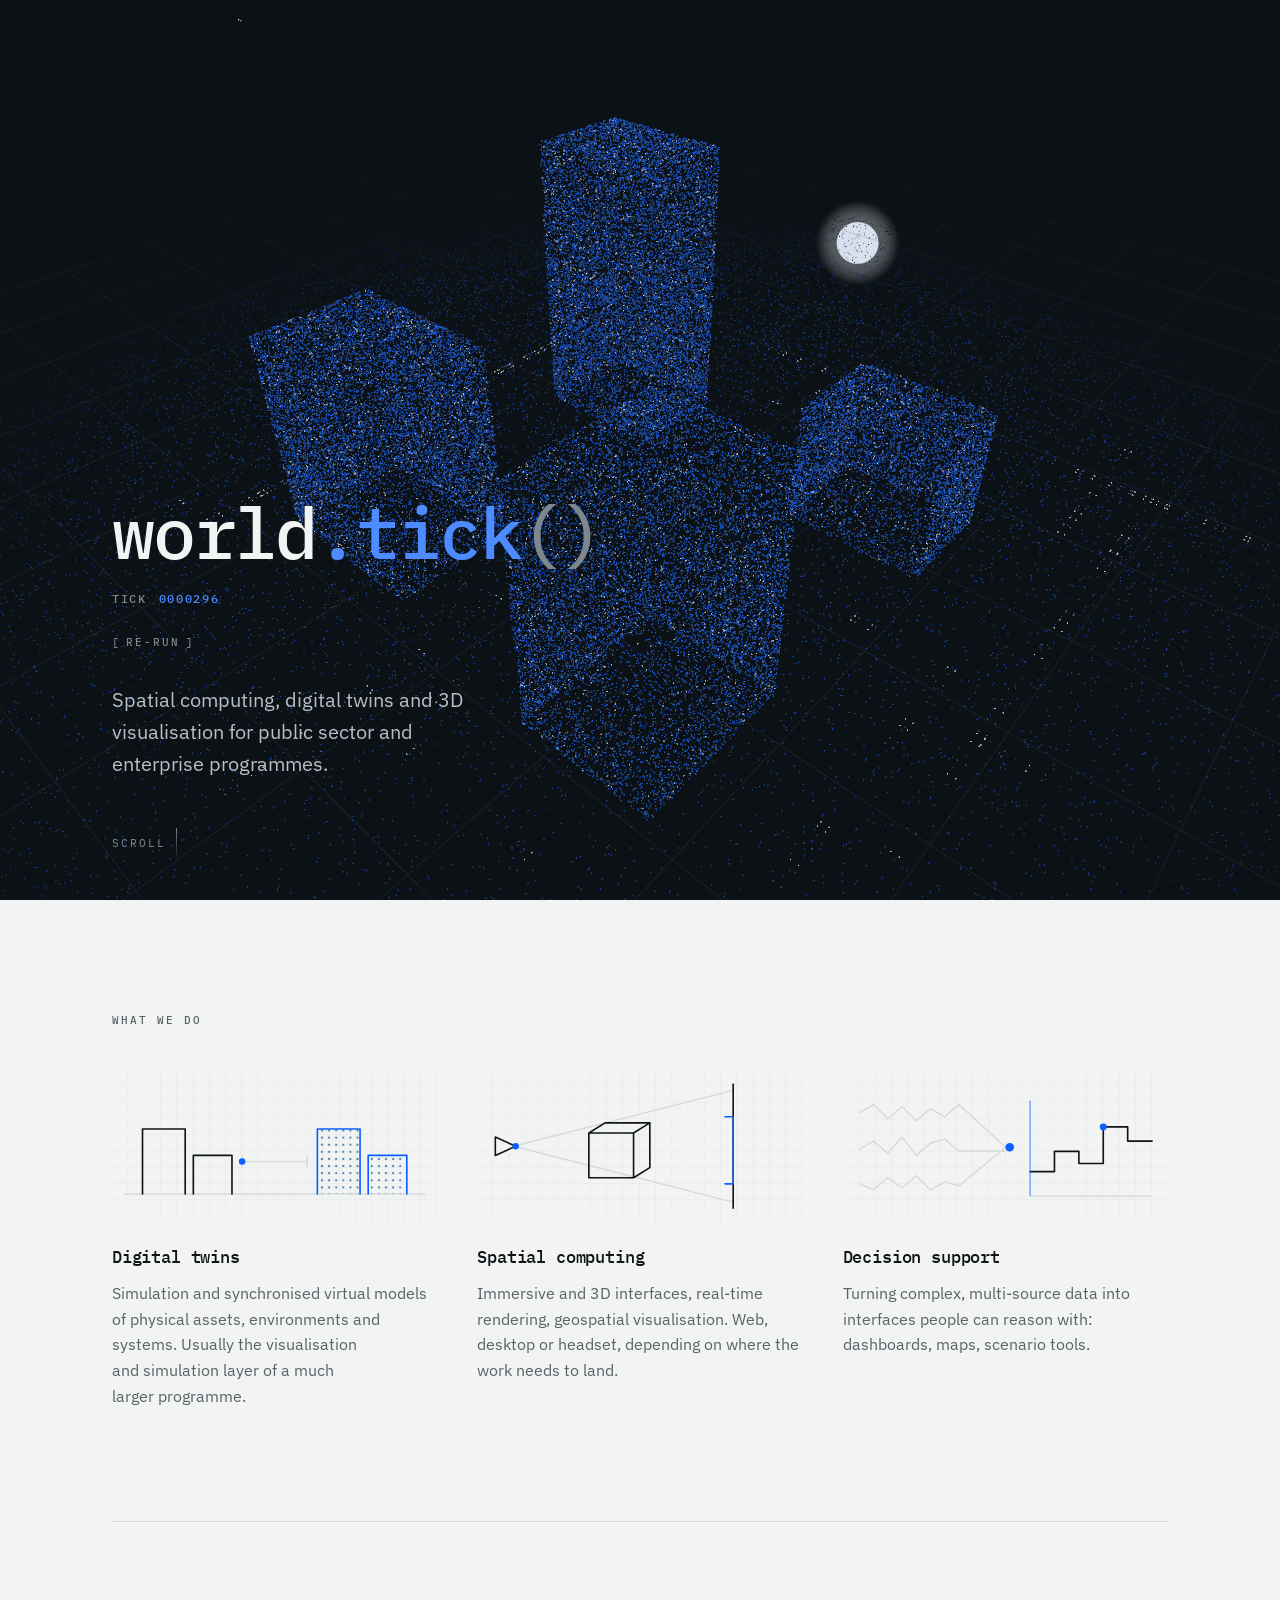
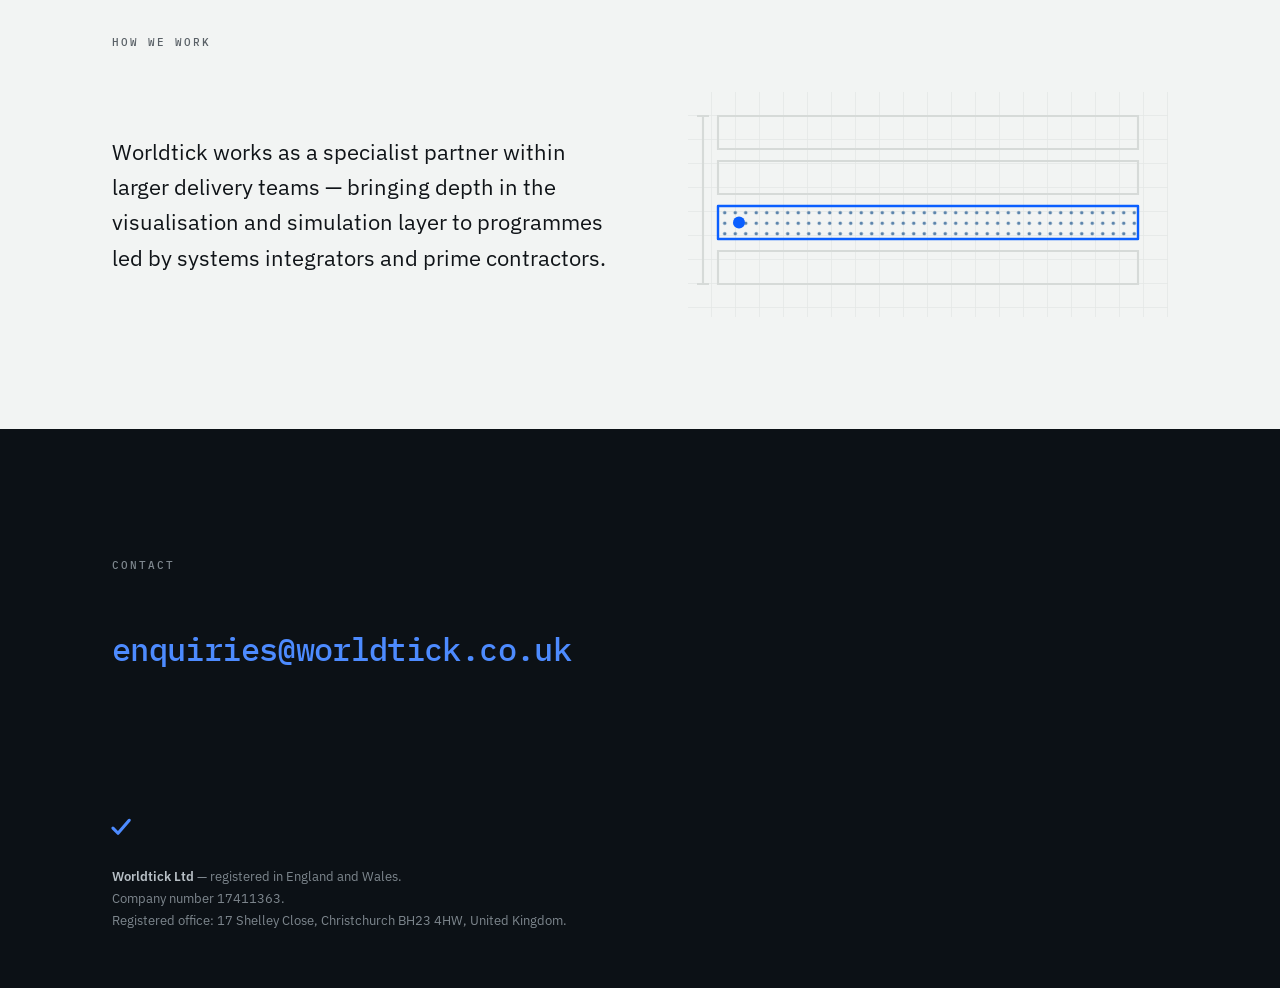
==== commit d4c3c7ed: "Decide the poster before the first paint, not after Hiding the poster from js/main.js was always goi" ====
--- a/index.html
+++ b/index.html
@@ -30,8 +30,22 @@
 <link rel="preload" href="fonts/ibm-plex-sans-400.woff2" as="font" type="font/woff2" crossorigin>
 <link rel="stylesheet" href="css/style.css">
 
-<!-- Synchronous, so scroll-reveal elements are never hidden on a no-JS page. -->
-<script>document.documentElement.classList.add('js');</script>
+<!-- Synchronous, so scroll-reveal elements are never hidden on a no-JS page,
+     and so the poster decision is made before the first paint. Deciding in
+     js/main.js is too late: it is a module, so it has to be fetched and its
+     imports resolved first, and the poster — a render of the *resolved* city —
+     has already flashed up by then and given away the convergence that
+     follows. Feature detection only, no context creation, so it costs nothing
+     worth measuring here. js/main.js does the real check and puts the poster
+     back if no backend actually materialises. -->
+<script>
+(() => {
+  const de = document.documentElement;
+  de.classList.add('js');
+  if (matchMedia('(prefers-reduced-motion: reduce)').matches) return;
+  if (navigator.gpu || 'WebGL2RenderingContext' in window) de.classList.add('will-render');
+})();
+</script>
 
 <script type="importmap">
 {"imports":{"three/webgpu":"./vendor/three.webgpu.min.js","three/tsl":"./vendor/three.tsl.min.js"}}
--- a/css/style.css
+++ b/css/style.css
@@ -110,6 +110,25 @@
   background: var(--viewport);
   pointer-events: none;
 }
+/* The holding screen: a soft pool of graph paper on the ground colour, the
+   same motif the capability figures use. It sits behind both the poster and
+   the canvas, so it is only ever seen in the gap between dropping one and
+   revealing the other. Masked to a pool rather than run full bleed, which
+   would read as a wireframe backdrop instead of a scene about to arrive.
+   The mask is on a pseudo-element, not on .stage itself, or it would eat the
+   ground colour too and let the page background through at the edges. */
+.stage::before {
+  content: "";
+  position: absolute;
+  inset: 0;
+  background-image:
+    linear-gradient(var(--viewport-grid) 1px, transparent 1px),
+    linear-gradient(90deg, var(--viewport-grid) 1px, transparent 1px);
+  background-size: 64px 64px;
+  -webkit-mask-image: radial-gradient(ellipse at 50% 52%, #000 22%, transparent 76%);
+  mask-image: radial-gradient(ellipse at 50% 52%, #000 22%, transparent 76%);
+}
+
 .stage__poster,
 .stage__canvas {
   position: absolute;
@@ -127,6 +146,14 @@
    poster is never swapped out for an empty canvas. */
 .stage.is-live .stage__canvas { opacity: 1; }
 .stage.is-live .stage__poster { opacity: 0; transition: opacity 600ms ease; }
+
+/* Set before the first paint by the probe in index.html, so the resolved city
+   never appears ahead of the convergence it gives away — the wait falls
+   through to the holding screen instead. Deliberately display:none rather than
+   a fade: a transition can only start once the element has been painted, which
+   is the flash we are trying to remove. Taken off again by js/main.js if no
+   backend materialises, and then the poster is the fallback after all. */
+html.will-render .stage__poster { display: none; }
 
 /* Dimmed by scroll position — the hero recedes rather than scrolling away. */
 .stage__scrim {
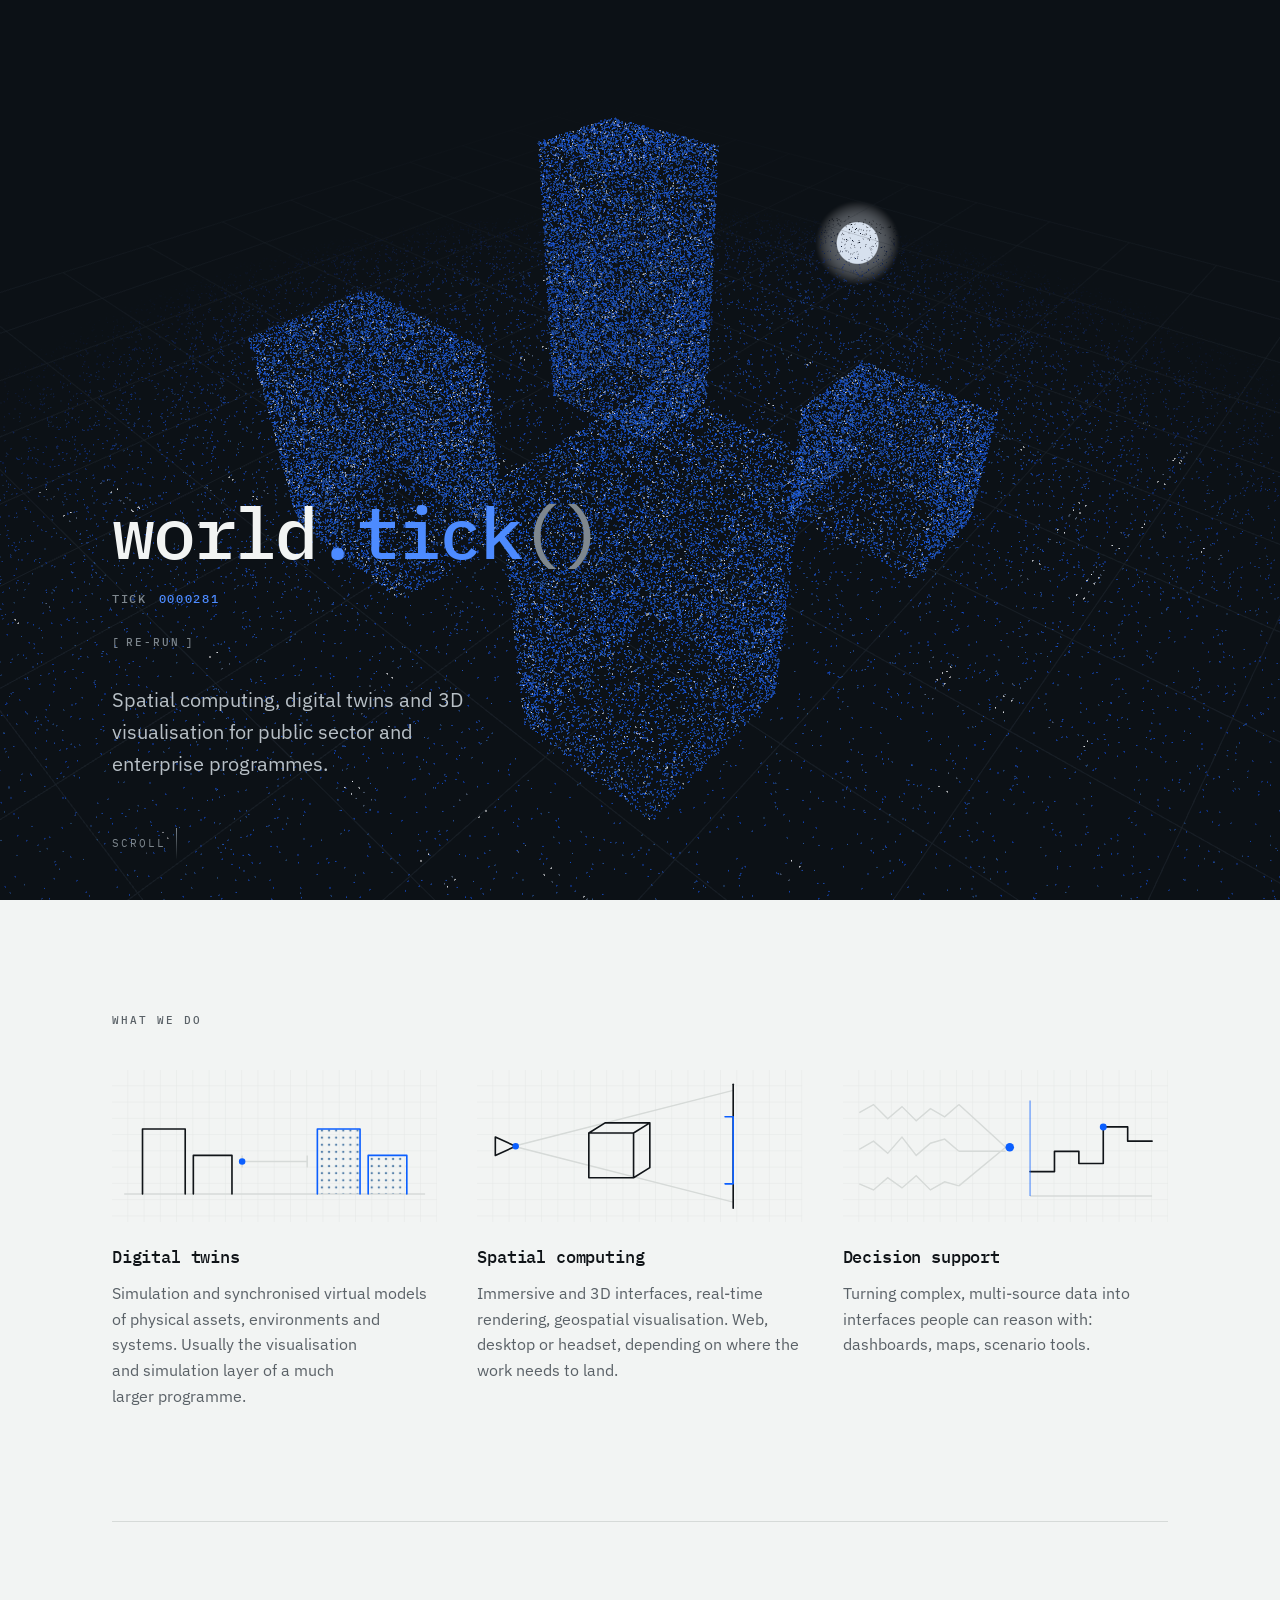
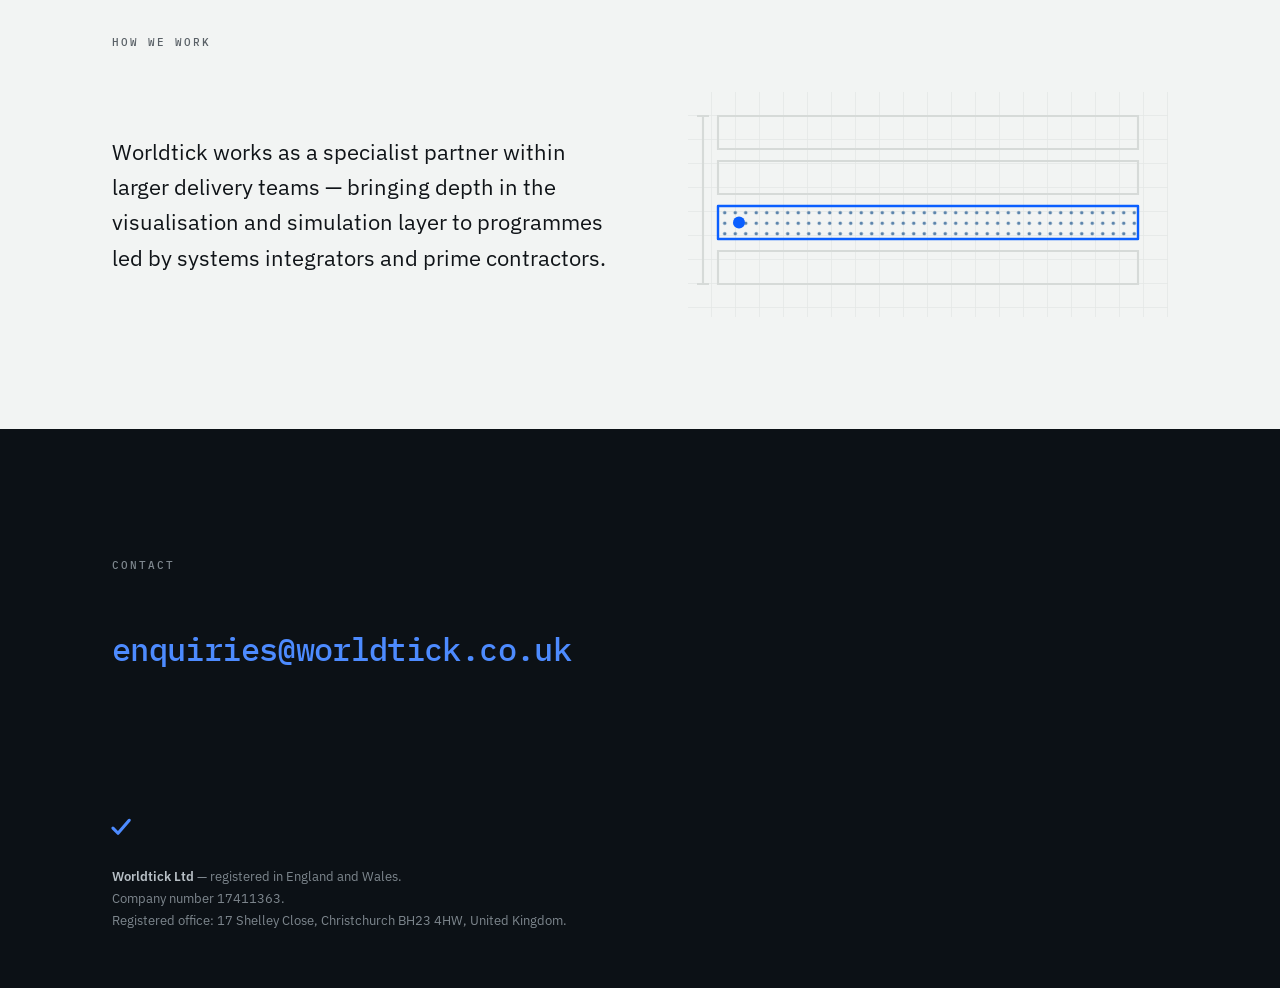
==== commit 84893e19: "Hold the re-run control's space so the hero does not jump The hero column is bottom-anchored, so unh" ====
--- a/index.html
+++ b/index.html
@@ -42,8 +42,13 @@
 (() => {
   const de = document.documentElement;
   de.classList.add('js');
-  if (matchMedia('(prefers-reduced-motion: reduce)').matches) return;
-  if (navigator.gpu || 'WebGL2RenderingContext' in window) de.classList.add('will-render');
+  // Two separate questions. will-render means a scene is coming at all, which
+  // is what reserves the re-run control's space. Whether to drop the poster is
+  // the narrower one: reduced motion keeps it, because there the canvas
+  // renders the very same resolved frame and there is nothing to give away.
+  if (!(navigator.gpu || 'WebGL2RenderingContext' in window)) return;
+  de.classList.add('will-render');
+  if (matchMedia('(prefers-reduced-motion: reduce)').matches) de.classList.add('still');
 })();
 </script>
 
--- a/css/style.css
+++ b/css/style.css
@@ -153,7 +153,7 @@
    a fade: a transition can only start once the element has been painted, which
    is the flash we are trying to remove. Taken off again by js/main.js if no
    backend materialises, and then the poster is the fallback after all. */
-html.will-render .stage__poster { display: none; }
+html.will-render:not(.still) .stage__poster { display: none; }
 
 /* Dimmed by scroll position — the hero recedes rather than scrolling away. */
 .stage__scrim {
@@ -229,6 +229,13 @@
 .rerun::after  { content: ']'; margin-left: 0.5em; }
 .rerun:hover, .rerun:focus-visible { color: var(--signal-bright); }
 .rerun[hidden] { display: none; }
+/* The hero column is bottom-anchored, so letting this into the flow at the
+   moment the scene arrives shoves the wordmark and the readout upward by its
+   own height. Where the pre-paint probe says a scene is coming, it takes its
+   space from the first paint and only its visibility changes on reveal. Still
+   unfocusable and still out of the accessibility tree until js/main.js drops
+   [hidden], so it never offers itself as a control that does nothing. */
+html.will-render .rerun[hidden] { display: block; visibility: hidden; }
 
 .hero__line {
   margin-top: 1.25rem;
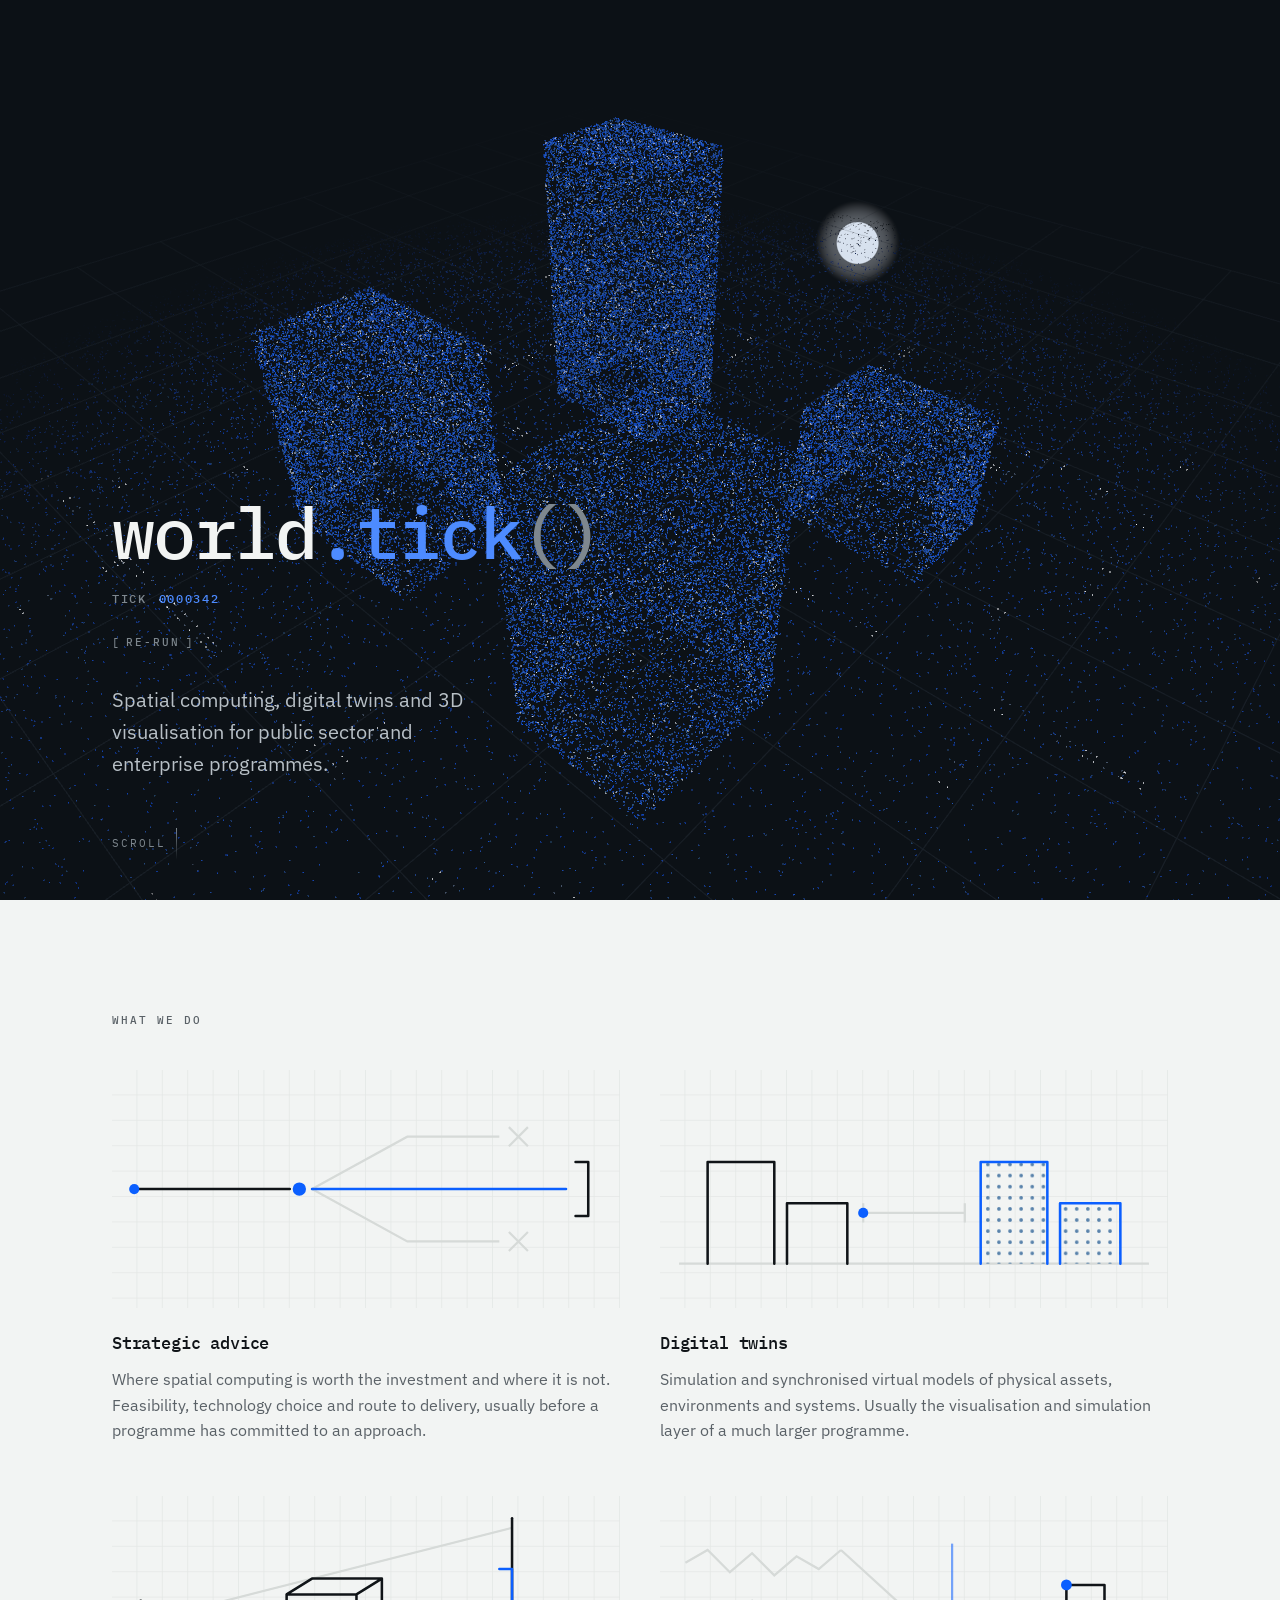
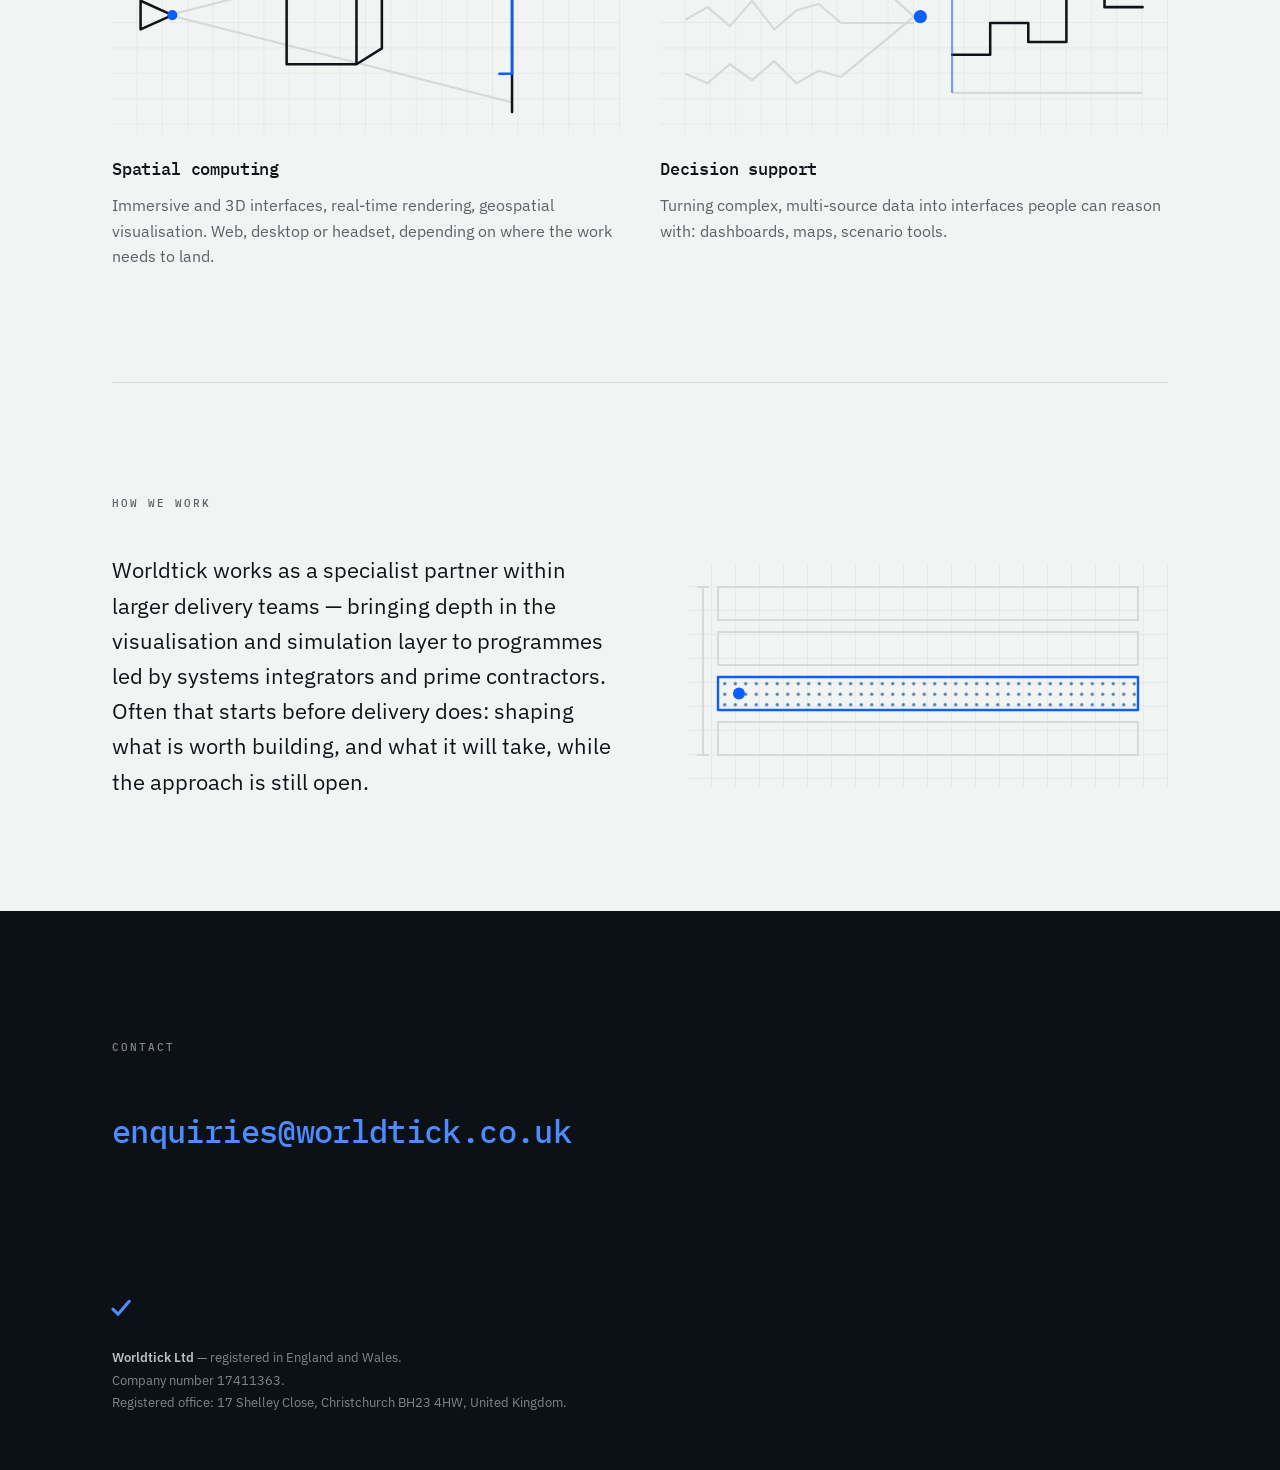
==== commit 9f59dff7: "Offer strategic advice, and widen the engagement to match Every route into the site required the vis" ====
--- a/index.html
+++ b/index.html
@@ -123,6 +123,34 @@
 
         <div class="caps">
           <article class="cap reveal">
+            <!-- Candidate routes off one decision point: the one worth taking
+                 picked out, the ones that are not ruled through. -->
+            <svg class="fig" viewBox="0 0 320 150" aria-hidden="true" focusable="false">
+              <rect class="fig__grid" width="320" height="150" fill="url(#graph)"/>
+
+              <path class="fig__ink draw" pathLength="1" d="M14 75H112"/>
+              <circle class="fig__dot" cx="118" cy="75" r="4.2"/>
+
+              <path class="fig__rule draw" pathLength="1" style="--d:120ms" d="M126 75L186 42H244"/>
+              <path class="fig__rule draw" pathLength="1" style="--d:200ms" d="M126 75L186 108H244"/>
+
+              <path class="fig__signal draw" pathLength="1" style="--d:320ms" d="M126 75H286"/>
+              <path class="fig__ink draw" pathLength="1" style="--d:460ms" d="M292 58H300V92H292"/>
+
+              <path class="fig__rule draw" pathLength="1" style="--d:600ms" d="M250 36L262 48M262 36L250 48"/>
+              <path class="fig__rule draw" pathLength="1" style="--d:660ms" d="M250 102L262 114M262 102L250 114"/>
+
+              <g class="fig__pulse fig__pulse--route"><circle class="fig__dot" cx="14" cy="75" r="3.2"/></g>
+            </svg>
+            <h3 class="cap__title">Strategic advice</h3>
+            <p>
+              Where spatial computing is worth the investment and where it is
+              not. Feasibility, technology choice and route to delivery, usually
+              before a programme has committed to an approach.
+            </p>
+          </article>
+
+          <article class="cap reveal">
             <!-- An asset and its synchronised model, kept in step. -->
             <svg class="fig" viewBox="0 0 320 150" aria-hidden="true" focusable="false">
               <rect class="fig__grid" width="320" height="150" fill="url(#graph)"/>
@@ -211,7 +239,9 @@
           <p class="lede reveal">
             Worldtick works as a specialist partner within larger delivery teams —
             bringing depth in the visualisation and simulation layer to programmes
-            led by systems integrators and prime contractors.
+            led by systems integrators and prime contractors. Often that starts
+            before delivery does: shaping what is worth building, and what it
+            will take, while the approach is still open.
           </p>
 
           <!-- A programme as a stack of layers, with one of them ours. -->
--- a/css/style.css
+++ b/css/style.css
@@ -333,6 +333,7 @@
 .fig__pulse--ray  { animation: fig-ray 4.6s ease-in-out infinite; }
 .fig__pulse--scan  { animation: fig-scan 5.2s ease-in-out infinite; }
 .fig__pulse--layer { animation: fig-layer 6.1s ease-in-out infinite; }
+.fig__pulse--route { animation: fig-route 3.9s ease-in-out infinite; }
 
 .how { display: grid; gap: 2.75rem; }
 .fig--how { margin-bottom: 0; }
@@ -360,6 +361,14 @@
   10%      { opacity: 1; }
   90%      { opacity: 1; }
   100%     { transform: translateX(252px); opacity: 0; }
+}
+/* Runs only as far as the decision point, not the whole way across: the figure
+   is about choosing the route, so the travel stops where the choice is made. */
+@keyframes fig-route {
+  0%, 7%   { transform: translateX(0); opacity: 0; }
+  15%      { opacity: 1; }
+  85%      { opacity: 1; }
+  100%     { transform: translateX(98px); opacity: 0; }
 }
 
 .cap__title {
@@ -448,7 +457,9 @@
 @media (min-width: 48rem) {
   :root { --gutter: 2.5rem; }
   body { font-size: 1.125rem; }
-  .caps { grid-template-columns: repeat(3, 1fr); gap: 2.5rem; }
+  /* Two up, not four: at four the columns are too narrow for the figures to
+     read as drawings, and the text falls to three or four words a line. */
+  .caps { grid-template-columns: repeat(2, 1fr); gap: 3.25rem 2.5rem; }
   .cap p { font-size: 1rem; }
   .doc { padding-block: 7rem; }
   .doc--tail { padding-top: 0; }
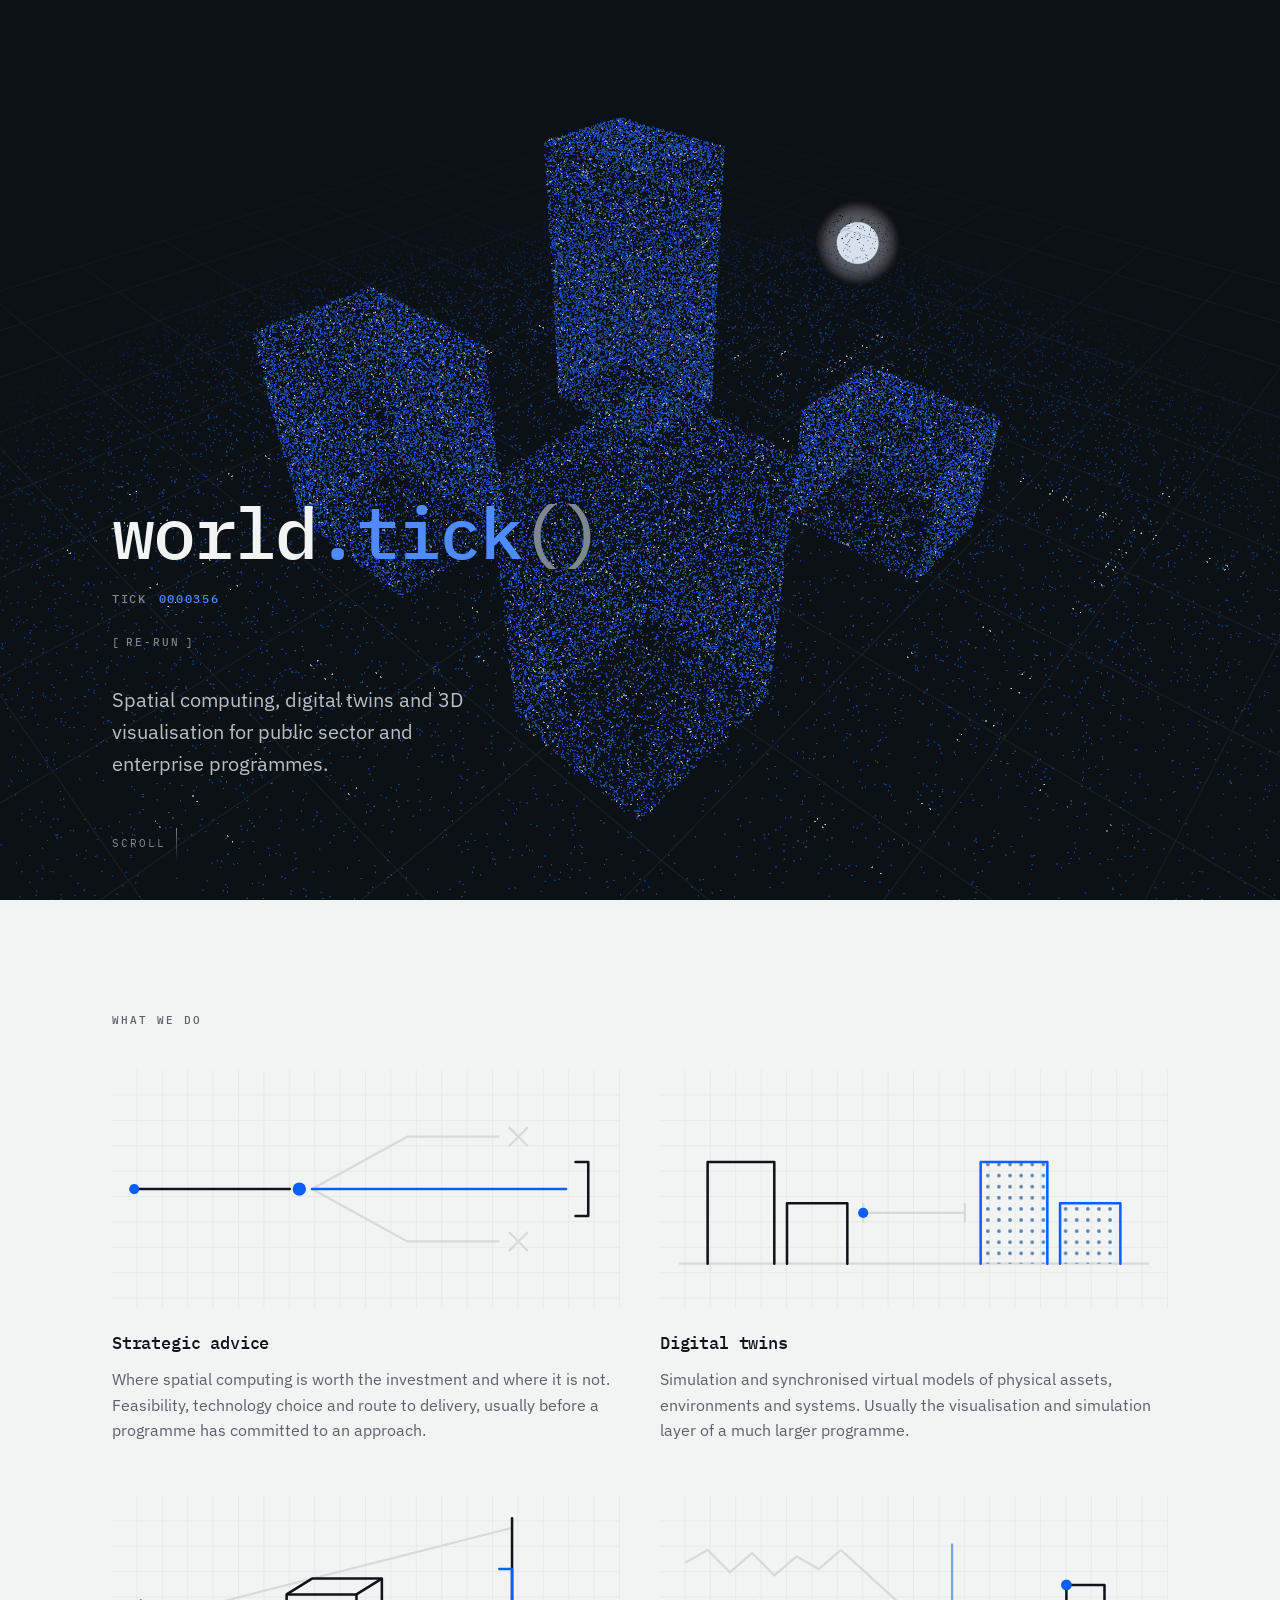
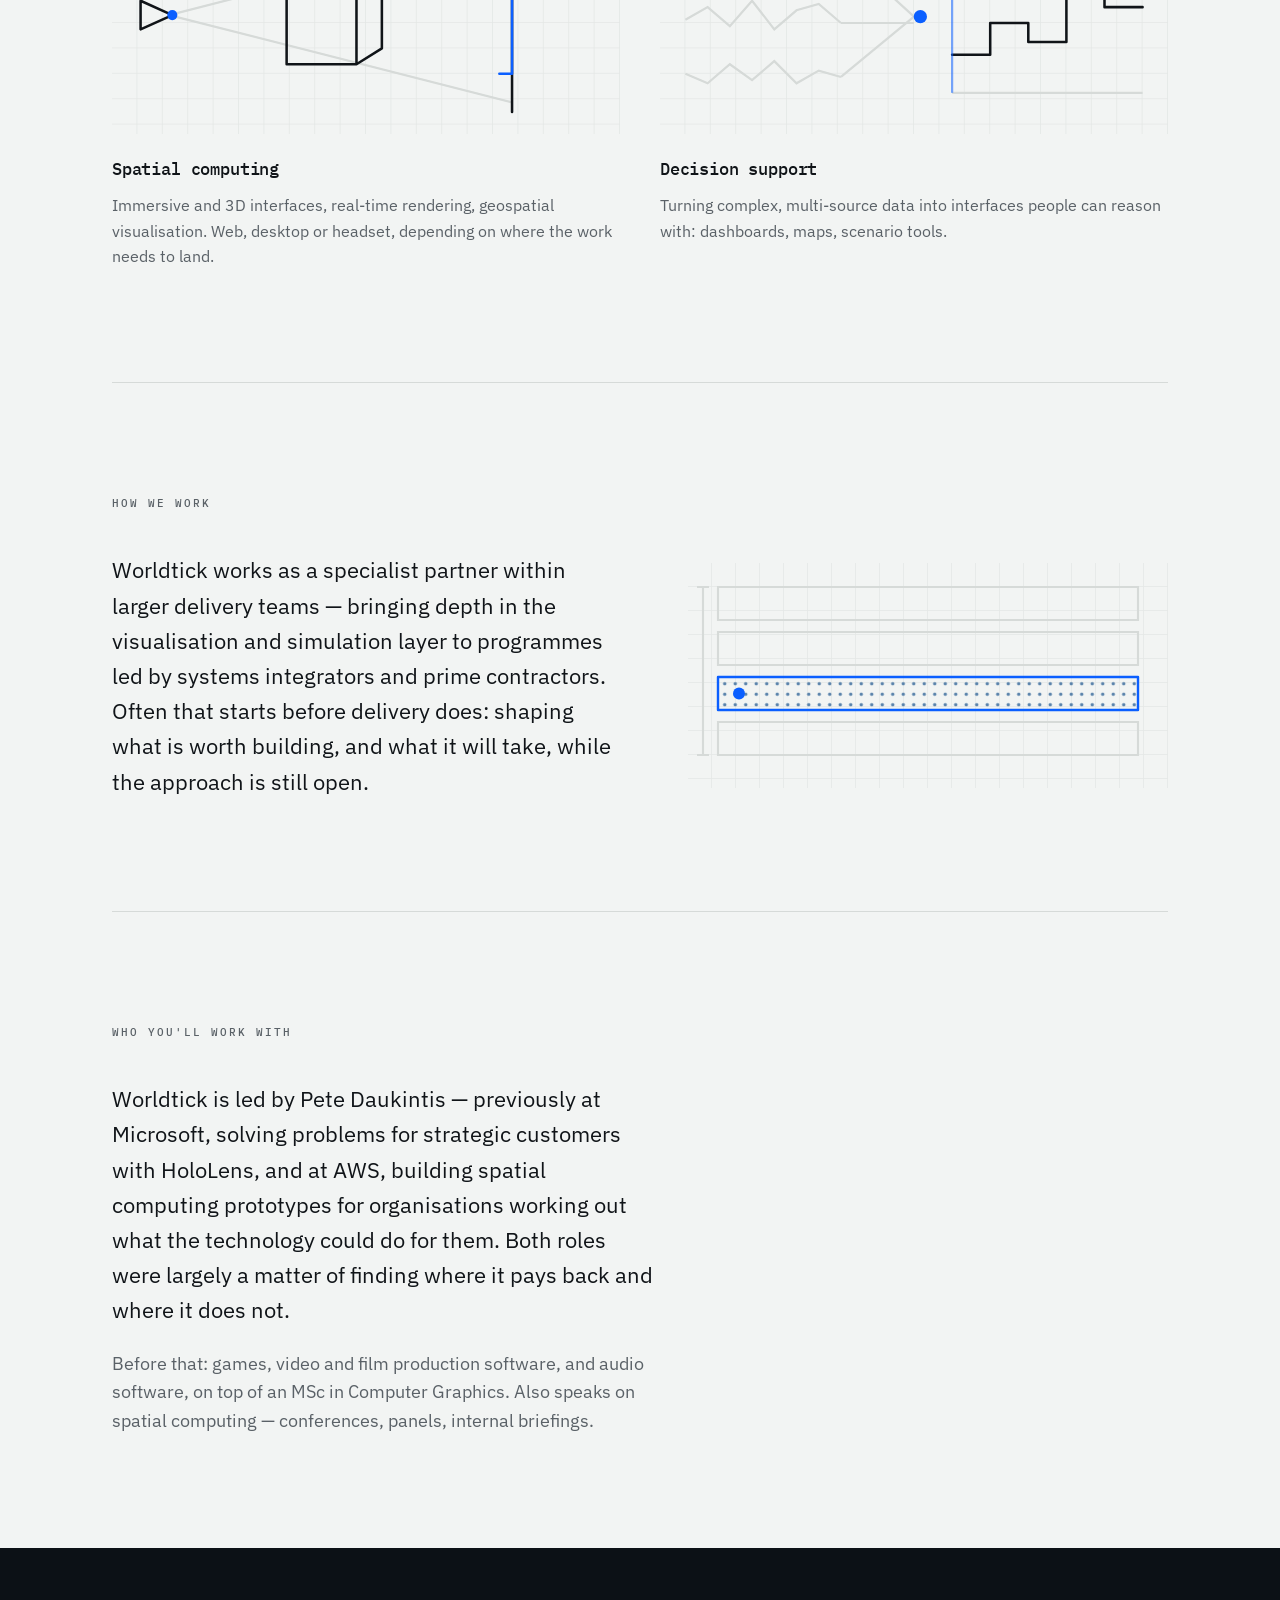
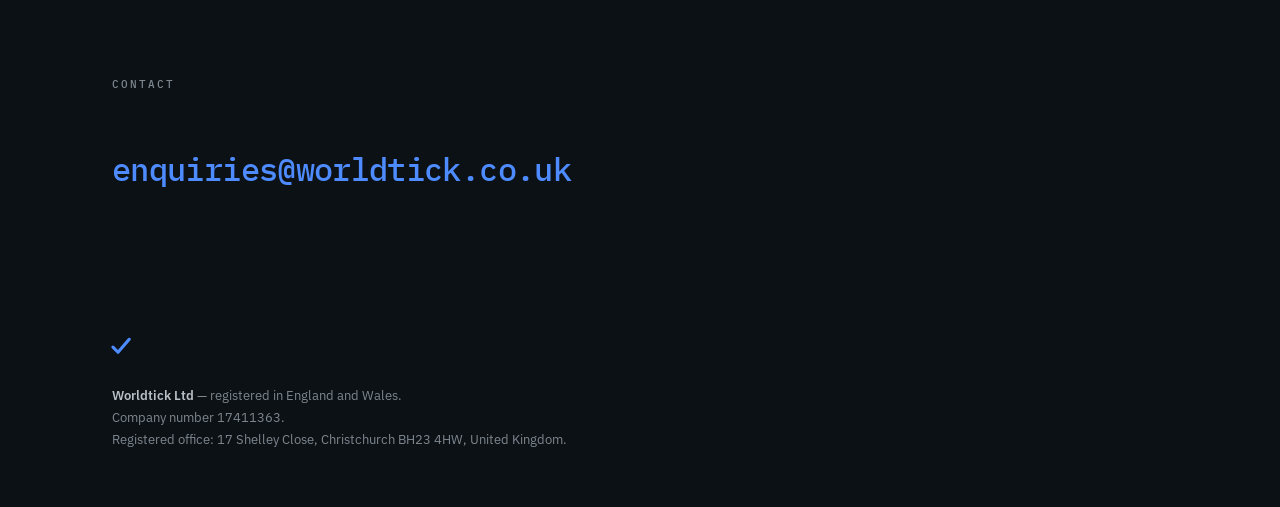
==== commit 114c23bf: "Name who is behind the work The page asserted judgement about where spatial computing pays back with" ====
--- a/index.html
+++ b/index.html
@@ -264,6 +264,28 @@
       </div>
     </section>
 
+    <section class="doc doc--tail" aria-labelledby="who-h">
+      <div class="wrap">
+        <h2 class="label" id="who-h">Who you'll work with</h2>
+
+        <div class="bio">
+          <p class="lede reveal">
+            Worldtick is led by Pete Daukintis — previously at Microsoft,
+            solving problems for strategic customers with HoloLens, and at AWS,
+            building spatial computing prototypes for organisations working out
+            what the technology could do for them. Both roles were largely a
+            matter of finding where it pays back and where it does not.
+          </p>
+
+          <p class="bio__more reveal">
+            Before that: games, video and film production software, and audio
+            software, on top of an MSc in Computer Graphics. Also speaks on
+            spatial computing — conferences, panels, internal briefings.
+          </p>
+        </div>
+      </div>
+    </section>
+
     <section class="viewport contact" aria-labelledby="contact-h">
       <div class="wrap">
         <h2 class="label label--dark" id="contact-h">Contact</h2>
--- a/css/style.css
+++ b/css/style.css
@@ -338,6 +338,12 @@
 .how { display: grid; gap: 2.75rem; }
 .fig--how { margin-bottom: 0; }
 
+/* Tighter than .how, which separates a lede from a figure. Here the two
+   paragraphs are one short note, so they sit closer and the second drops to
+   the secondary colour rather than reading as a second claim. */
+.bio { display: grid; gap: 1.375rem; }
+.bio__more { color: var(--slate); max-width: var(--measure); text-wrap: pretty; }
+
 @keyframes fig-sync {
   0%, 6%   { transform: translateX(0); opacity: 0; }
   14%      { opacity: 1; }
